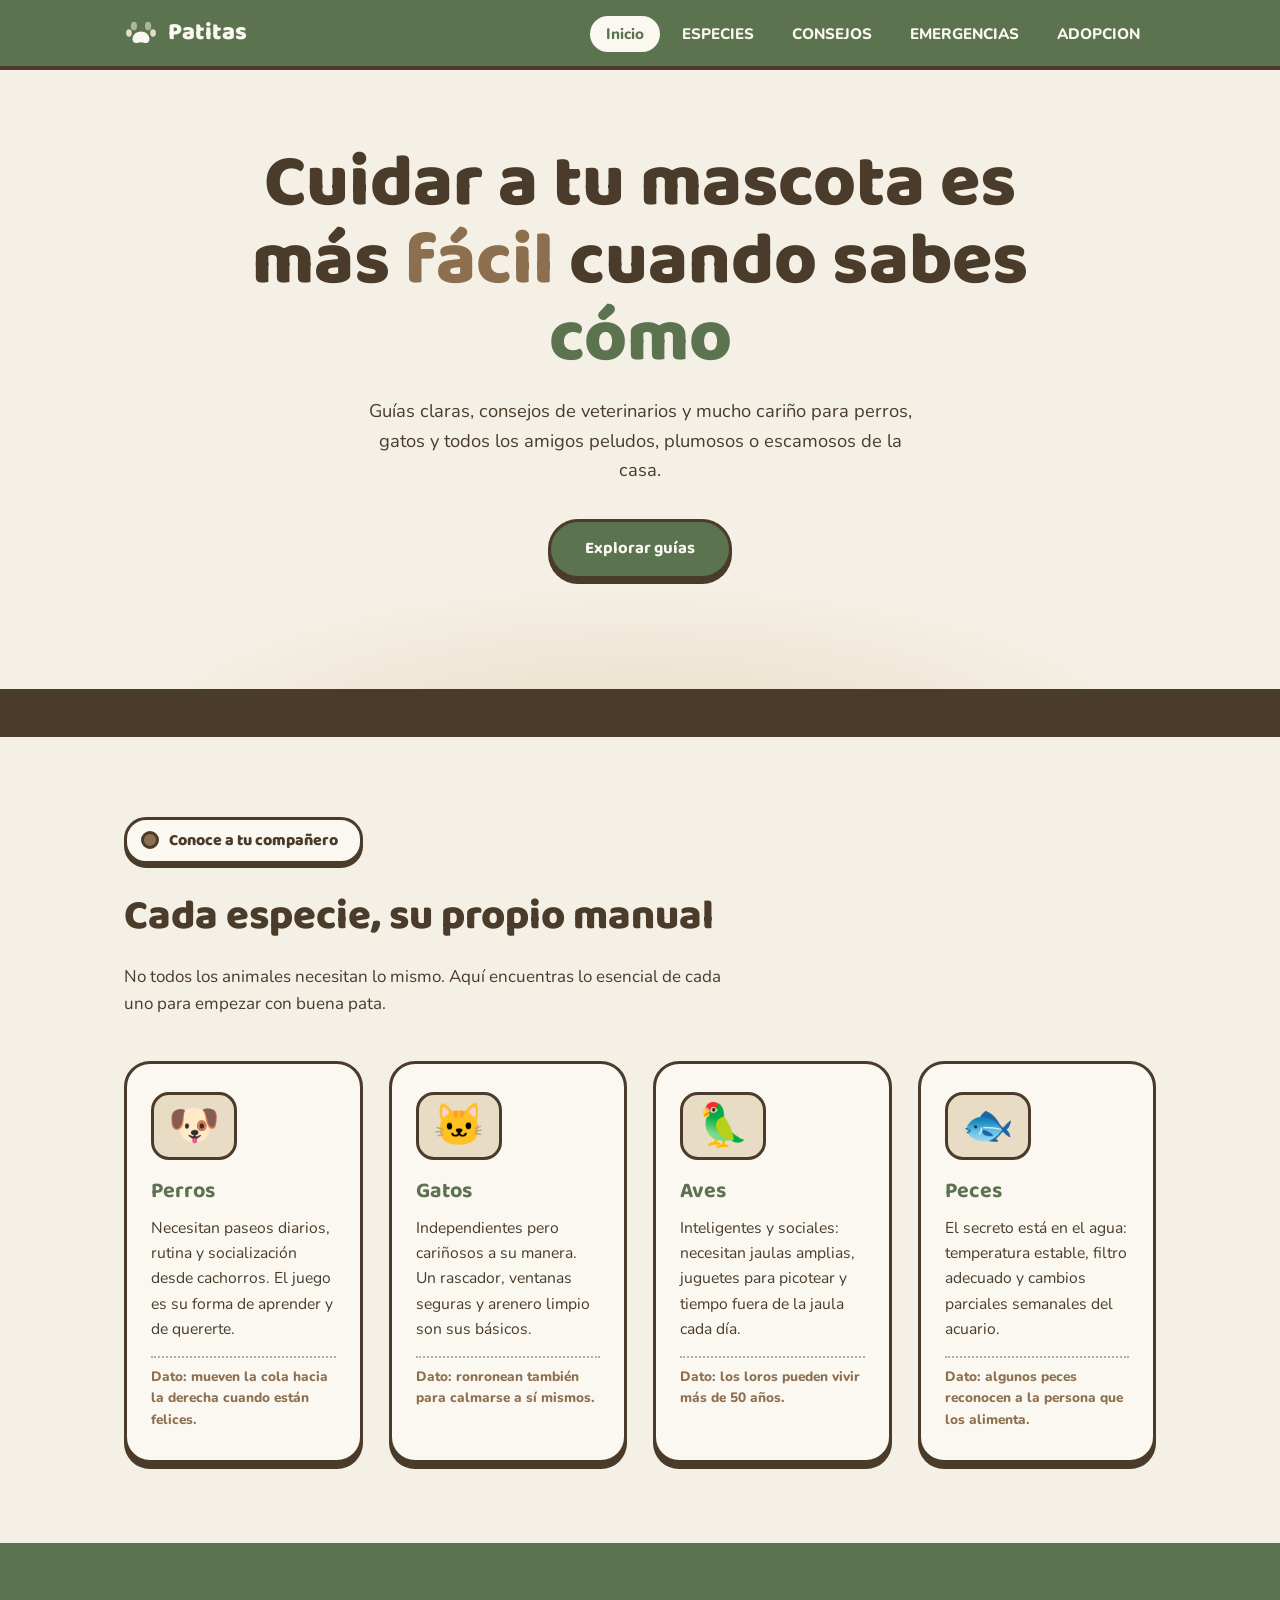
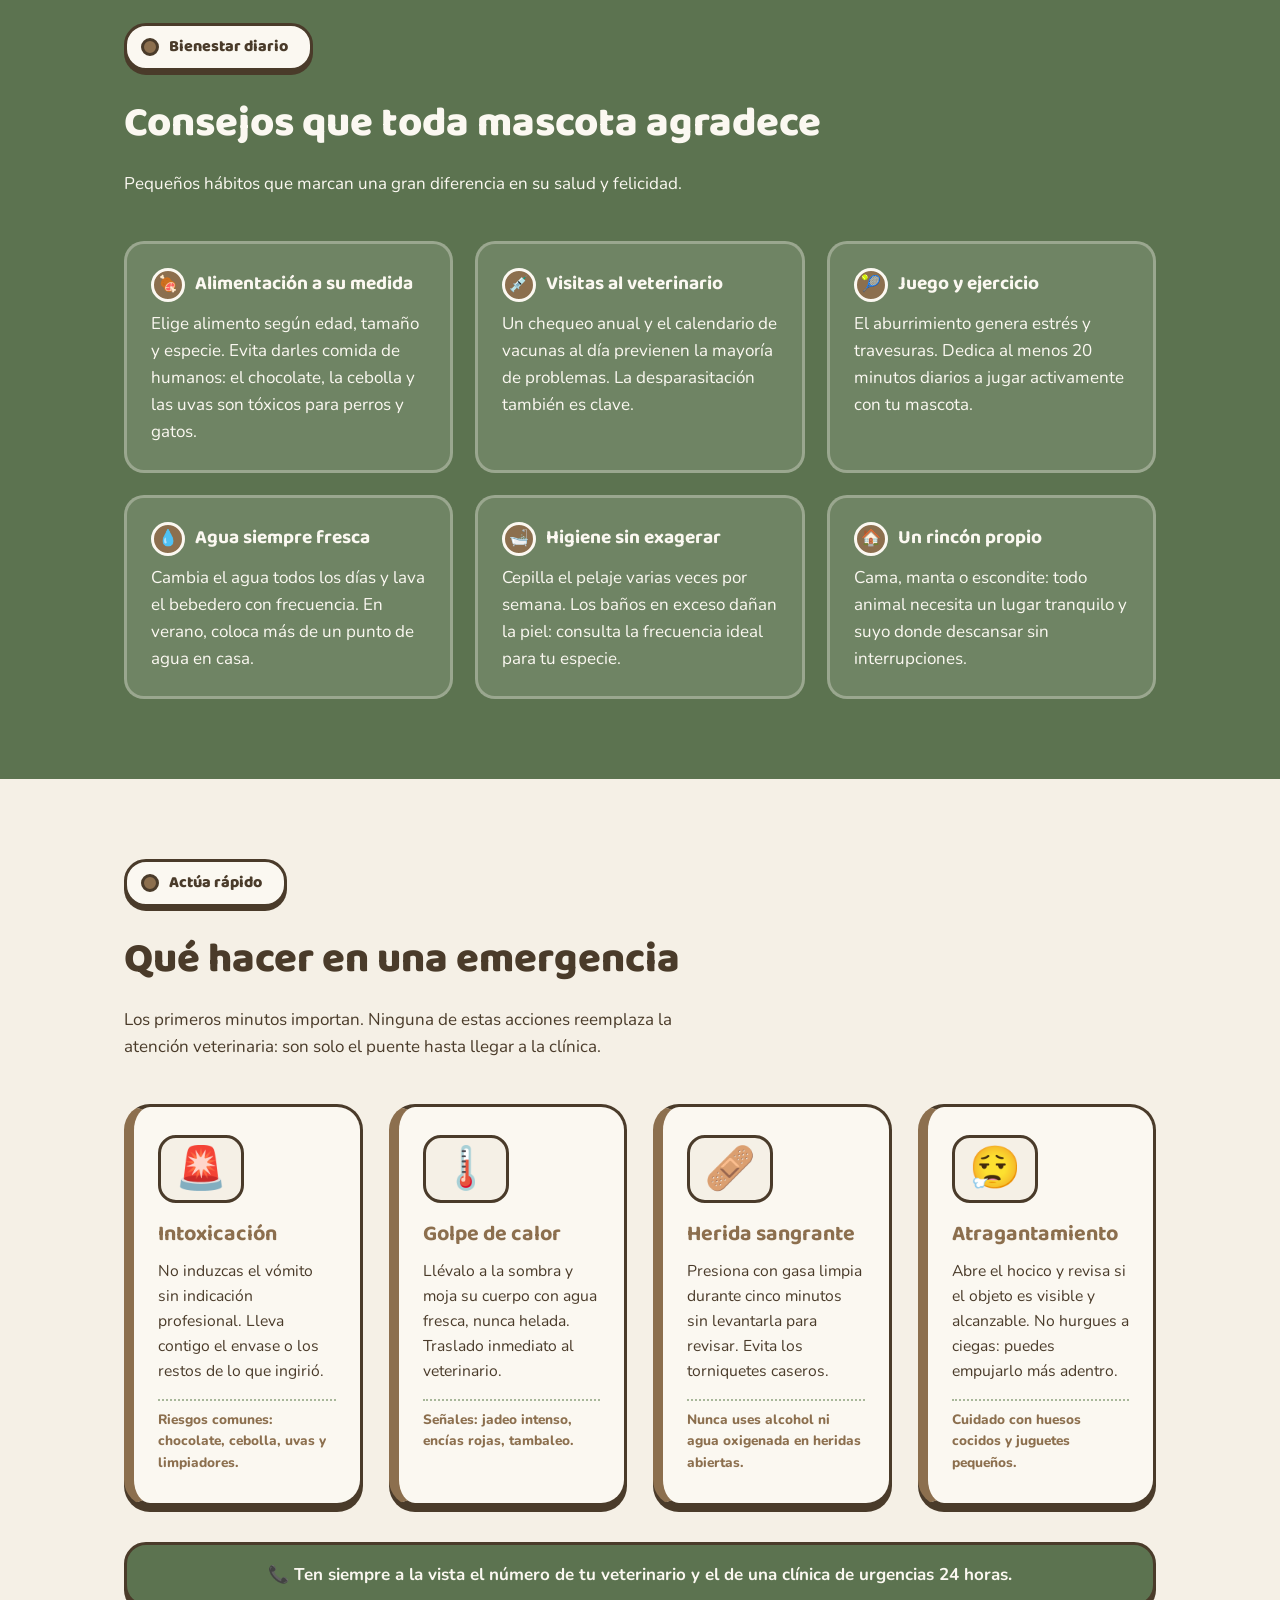
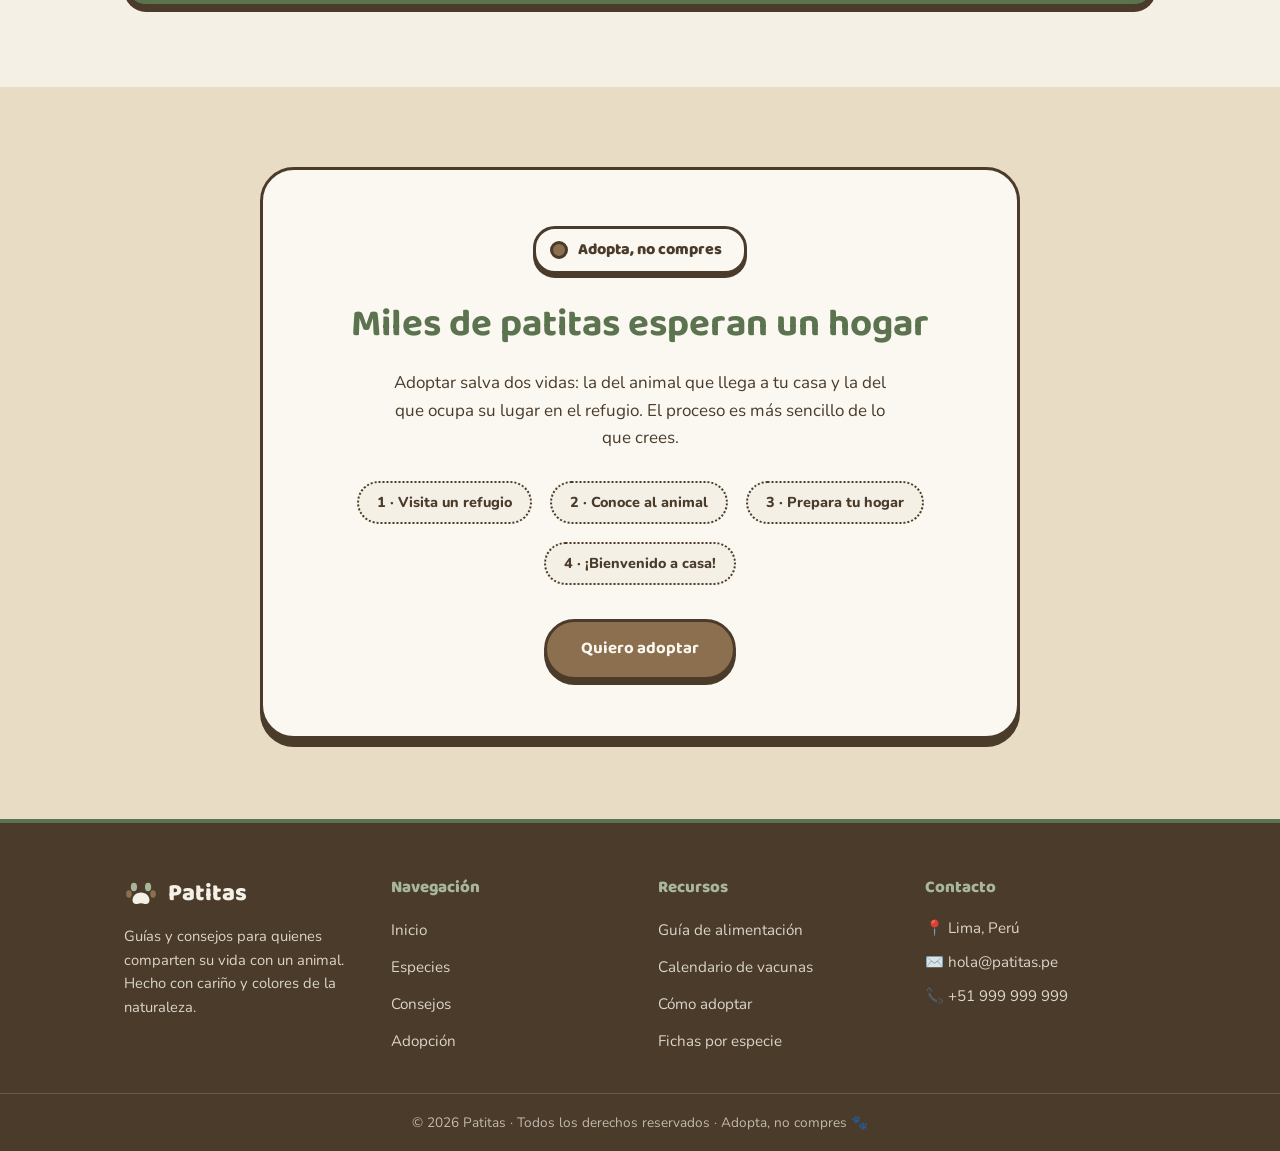
==== index.html @ bde51844 "Merge pull request #1 from ALI-SKAN/feature/footer feat: Agregar footer con redes sociales" ====
<!DOCTYPE html>
<html lang="es">
<head>
<meta charset="UTF-8">
<meta name="viewport" content="width=device-width, initial-scale=1.0">
<meta name="description" content="Guías claras, consejos de veterinarios y fomento de la adopción responsable para perros, gatos, aves y peces. Únete a la comunidad Patitas.">
<meta name="theme-color" content="#5C7350">
<title>Patitas · Guía y cariño para tu mascota</title>
<link rel="preconnect" href="https://fonts.googleapis.com">
<link rel="preconnect" href="https://fonts.gstatic.com" crossorigin>
<link href="https://fonts.googleapis.com/css2?family=Baloo+2:wght@500;700;800&family=Nunito:ital,wght@0,400;0,600;0,800;1,400&display=swap" rel="stylesheet">
<link rel="stylesheet" href="estilos.css">
</head>
<body>

<header>
  <nav class="nav" aria-label="Navegación Principal">
    <a class="logo" href="#inicio" aria-label="Ir al inicio de Patitas">
      <svg viewBox="0 0 24 24" fill="none" aria-hidden="true">
        <ellipse cx="7" cy="7" rx="2.2" ry="3" fill="#A8B79A"/>
        <ellipse cx="17" cy="7" rx="2.2" ry="3" fill="#A8B79A"/>
        <ellipse cx="3.5" cy="12" rx="2" ry="2.6" fill="#E8DCC4"/>
        <ellipse cx="20.5" cy="12" rx="2" ry="2.6" fill="#E8DCC4"/>
        <path d="M12 11c3.5 0 6 2.6 6 5.4 0 2-1.6 3.1-3.3 2.6-1-.3-1.8-.5-2.7-.5s-1.7.2-2.7.5C7.6 19.5 6 18.4 6 16.4 6 13.6 8.5 11 12 11z" fill="#FBF8F1"/>
      </svg>
      Patitas
    </a>
    <ul>
      <li><a class="activo" href="#inicio">Inicio</a></li>
      <li><a href="#especies">ESPECIES</a></li>
      <li><a href="#consejos">CONSEJOS</a></li>
      <li><a href="#emergencias">EMERGENCIAS</a></li>
      <li><a href="#adopcion">ADOPCION</a></li>
    </ul>
  </nav>
</header>

<main id="inicio">

  <section class="hero">
    <h1>Cuidar a tu mascota es más <span class="tierra">fácil</span> cuando sabes <span class="musgo">cómo</span></h1>
    <p>Guías claras, consejos de veterinarios y mucho cariño para perros, gatos y todos los amigos peludos, plumosos o escamosos de la casa.</p>
    <a class="btn" href="#especies">Explorar guías</a>
  </section>

  <div class="huellas" aria-hidden="true">
    <span>🐾 PERROS · 🐾 GATOS · 🐾 AVES · 🐾 PECES · 🐾 CONEJOS · 🐾 HÁMSTERS · 🐾 PERROS · 🐾 GATOS · 🐾 AVES · 🐾 PECES · 🐾 CONEJOS · 🐾 HÁMSTERS ·&nbsp;</span>
  </div>

  <div class="con-correa">

    <section id="especies">
      <div class="contenedor">
        <span class="placa">Conoce a tu compañero</span>
        <h2 class="titulo-seccion">Cada especie, su propio manual</h2>
        <p class="intro-seccion">No todos los animales necesitan lo mismo. Aquí encuentras lo esencial de cada uno para empezar con buena pata.</p>

        <div class="grid-especies">
          <article class="carta">
            <span class="emoji" aria-hidden="true">🐶</span>
            <h3>Perros</h3>
            <p>Necesitan paseos diarios, rutina y socialización desde cachorros. El juego es su forma de aprender y de quererte.</p>
            <span class="dato">Dato: mueven la cola hacia la derecha cuando están felices.</span>
          </article>

          <article class="carta">
            <span class="emoji" aria-hidden="true">🐱</span>
            <h3>Gatos</h3>
            <p>Independientes pero cariñosos a su manera. Un rascador, ventanas seguras y arenero limpio son sus básicos.</p>
            <span class="dato">Dato: ronronean también para calmarse a sí mismos.</span>
          </article>

          <article class="carta">
            <span class="emoji" aria-hidden="true">🦜</span>
            <h3>Aves</h3>
            <p>Inteligentes y sociales: necesitan jaulas amplias, juguetes para picotear y tiempo fuera de la jaula cada día.</p>
            <span class="dato">Dato: los loros pueden vivir más de 50 años.</span>
          </article>

          <article class="carta">
            <span class="emoji" aria-hidden="true">🐟</span>
            <h3>Peces</h3>
            <p>El secreto está en el agua: temperatura estable, filtro adecuado y cambios parciales semanales del acuario.</p>
            <span class="dato">Dato: algunos peces reconocen a la persona que los alimenta.</span>
          </article>
        </div>
      </div>
    </section>

    <section id="consejos" class="fondo-musgo">
      <div class="contenedor">
        <span class="placa">Bienestar diario</span>
        <h2 class="titulo-seccion">Consejos que toda mascota agradece</h2>
        <p class="intro-seccion">Pequeños hábitos que marcan una gran diferencia en su salud y felicidad.</p>

        <div class="lista-consejos">
          <article class="consejo">
            <h3><span class="icono" aria-hidden="true">🍖</span> Alimentación a su medida</h3>
            <p>Elige alimento según edad, tamaño y especie. Evita darles comida de humanos: el chocolate, la cebolla y las uvas son tóxicos para perros y gatos.</p>
          </article>

          <article class="consejo">
            <h3><span class="icono" aria-hidden="true">💉</span> Visitas al veterinario</h3>
            <p>Un chequeo anual y el calendario de vacunas al día previenen la mayoría de problemas. La desparasitación también es clave.</p>
          </article>

          <article class="consejo">
            <h3><span class="icono" aria-hidden="true">🎾</span> Juego y ejercicio</h3>
            <p>El aburrimiento genera estrés y travesuras. Dedica al menos 20 minutos diarios a jugar activamente con tu mascota.</p>
          </article>

          <article class="consejo">
            <h3><span class="icono" aria-hidden="true">💧</span> Agua siempre fresca</h3>
            <p>Cambia el agua todos los días y lava el bebedero con frecuencia. En verano, coloca más de un punto de agua en casa.</p>
          </article>

          <article class="consejo">
            <h3><span class="icono" aria-hidden="true">🛁</span> Higiene sin exagerar</h3>
            <p>Cepilla el pelaje varias veces por semana. Los baños en exceso dañan la piel: consulta la frecuencia ideal para tu especie.</p>
          </article>

          <article class="consejo">
            <h3><span class="icono" aria-hidden="true">🏠</span> Un rincón propio</h3>
            <p>Cama, manta o escondite: todo animal necesita un lugar tranquilo y suyo donde descansar sin interrupciones.</p>
          </article>
        </div>
      </div>
    </section>
    
    <section id="emergencias" class="emergencias">
      <div class="contenedor">
        <span class="placa">Actúa rápido</span>
        <h2 class="titulo-seccion">Qué hacer en una emergencia</h2>
        <p class="intro-seccion">Los primeros minutos importan. Ninguna de estas acciones reemplaza la atención veterinaria: son solo el puente hasta llegar a la clínica.</p>

        <div class="grid-especies">
          <article class="carta emergencia">
            <span class="emoji" aria-hidden="true">🚨</span>
            <h3>Intoxicación</h3>
            <p>No induzcas el vómito sin indicación profesional. Lleva contigo el envase o los restos de lo que ingirió.</p>
            <span class="dato">Riesgos comunes: chocolate, cebolla, uvas y limpiadores.</span>
          </article>

          <article class="carta emergencia">
            <span class="emoji" aria-hidden="true">🌡️</span>
            <h3>Golpe de calor</h3>
            <p>Llévalo a la sombra y moja su cuerpo con agua fresca, nunca helada. Traslado inmediato al veterinario.</p>
            <span class="dato">Señales: jadeo intenso, encías rojas, tambaleo.</span>
          </article>

          <article class="carta emergencia">
            <span class="emoji" aria-hidden="true">🩹</span>
            <h3>Herida sangrante</h3>
            <p>Presiona con gasa limpia durante cinco minutos sin levantarla para revisar. Evita los torniquetes caseros.</p>
            <span class="dato">Nunca uses alcohol ni agua oxigenada en heridas abiertas.</span>
          </article>

          <article class="carta emergencia">
            <span class="emoji" aria-hidden="true">😮‍💨</span>
            <h3>Atragantamiento</h3>
            <p>Abre el hocico y revisa si el objeto es visible y alcanzable. No hurgues a ciegas: puedes empujarlo más adentro.</p>
            <span class="dato">Cuidado con huesos cocidos y juguetes pequeños.</span>
          </article>
        </div>

        <p class="aviso">📞 Ten siempre a la vista el número de tu veterinario y el de una clínica de urgencias 24 horas.</p>
      </div>
    </section>

    <section id="adopcion" class="adopcion">
      <div class="contenedor">
        <div class="caja-adopcion">
          <span class="placa">Adopta, no compres</span>
          <h2>Miles de patitas esperan un hogar</h2>
          <p>Adoptar salva dos vidas: la del animal que llega a tu casa y la del que ocupa su lugar en el refugio. El proceso es más sencillo de lo que crees.</p>
          <div class="pasos">
            <span class="paso">1 · Visita un refugio</span>
            <span class="paso">2 · Conoce al animal</span>
            <span class="paso">3 · Prepara tu hogar</span>
            <span class="paso">4 · ¡Bienvenido a casa!</span>
          </div>
          <a class="btn secundario" href="adopcion.html">Quiero adoptar</a>
        </div>
      </div>
    </section>

  </div>
</main>

<footer>
  <div class="pie">
    <div>
      <a class="logo" href="#inicio">
        <svg viewBox="0 0 24 24" fill="none" aria-hidden="true">
          <ellipse cx="7" cy="7" rx="2.2" ry="3" fill="#A8B79A"/>
          <ellipse cx="17" cy="7" rx="2.2" ry="3" fill="#A8B79A"/>
          <ellipse cx="3.5" cy="12" rx="2" ry="2.6" fill="#8C6F4E"/>
          <ellipse cx="20.5" cy="12" rx="2" ry="2.6" fill="#8C6F4E"/>
          <path d="M12 11c3.5 0 6 2.6 6 5.4 0 2-1.6 3.1-3.3 2.6-1-.3-1.8-.5-2.7-.5s-1.7.2-2.7.5C7.6 19.5 6 18.4 6 16.4 6 13.6 8.5 11 12 11z" fill="#F5F0E6"/>
        </svg>
        Patitas
      </a>
      <p>Guías y consejos para quienes comparten su vida con un animal. Hecho con cariño y colores de la naturaleza.</p>
    </div>

    <div>
      <h4>Navegación</h4>
      <ul>
        <li><a href="#inicio">Inicio</a></li>
        <li><a href="#especies">Especies</a></li>
        <li><a href="#consejos">Consejos</a></li>
        <li><a href="#adopcion">Adopción</a></li>
      </ul>
    </div>

    <div>
      <h4>Recursos</h4>
      <ul>
        <li><a href="#consejos">Guía de alimentación</a></li>
        <li><a href="#consejos">Calendario de vacunas</a></li>
        <li><a href="adopcion.html">Cómo adoptar</a></li>
        <li><a href="#especies">Fichas por especie</a></li>
      </ul>
    </div>

    <div>
      <h4>Contacto</h4>
      <ul class="contacto">
        <li>📍 Lima, Perú</li>
        <li>✉️ hola@patitas.pe</li>
        <li>📞 +51 999 999 999</li>
      </ul>
    </div>
  </div>

  <div class="pie-legal">
    © 2026 Patitas · Todos los derechos reservados · Adopta, no compres 🐾
  </div>
</footer>

</body>
</html>
---- estilos.css ----
/* ============================================
   PATITAS · Hoja de estilos
   PALETA NATURAL
   ============================================ */
:root {
  --lino: #F5F0E6;        
  --arena: #E8DCC4;       
  --salvia: #A8B79A;      
  --musgo: #5C7350;       
  --corteza: #4A3B2A;     
  --tierra: #8C6F4E;      
  --crema: #FBF8F1;       
  --radius-tag: 22px;
}

/* ============================================
   🔥 NUEVO: MODO OSCURO AUTOMÁTICO
   ============================================ */
@media (prefers-color-scheme: dark) {
  :root {
    --lino: #1C1A17;        /* Fondo principal oscuro */
    --arena: #2A2621;       /* Fondo alterno oscuro */
    --salvia: #68755D;      /* Verde suave atenuado */
    --musgo: #7A966B;       /* Verde bosque más brillante para legibilidad */
    --corteza: #E8DCC4;     /* Texto claro (invirtiendo la corteza original) */
    --tierra: #B89771;      /* Marrón claro cálido */
    --crema: #24211D;       /* Superficie de tarjetas oscura */
  }
}

* { margin: 0; padding: 0; box-sizing: border-box; }

html { 
  scroll-behavior: smooth; 
  /* 🔥 NUEVO: Evita que el menú sticky tape los títulos al hacer clic en los enlaces */
  scroll-padding-top: 80px; 
}

body {
  font-family: 'Nunito', sans-serif;
  background: var(--lino);
  color: var(--corteza);
  line-height: 1.6;
  font-size: 17px;
  transition: background 0.3s ease, color 0.3s ease; /* Transición suave para modo oscuro */
}

h1, h2, h3, .tag, .btn { font-family: 'Baloo 2', cursive; }

a { color: inherit; }
a:focus-visible, button:focus-visible {
  outline: 3px solid var(--tierra);
  outline-offset: 3px;
  border-radius: 6px;
}

.contenedor { max-width: 1080px; margin: 0 auto; padding: 0 24px; }

/* ============================================
   BARRA DE MENÚ
   ============================================ */
header {
  position: sticky; top: 0; z-index: 50;
  background: var(--musgo);
  border-bottom: 4px solid var(--corteza);
}
.nav {
  display: flex; align-items: center; justify-content: space-between;
  flex-wrap: wrap; gap: 10px;
  padding: 14px 24px; max-width: 1080px; margin: 0 auto;
}
.logo {
  display: flex; align-items: center; gap: 10px;
  font-family: 'Baloo 2', cursive; font-weight: 800; font-size: 1.5rem;
  text-decoration: none; color: #FBF8F1; /* Mantenemos color fijo en el header oscuro */
}
.logo svg { width: 34px; height: 34px; }
.nav ul { display: flex; gap: 6px; list-style: none; flex-wrap: wrap; }
.nav ul a {
  text-decoration: none; font-weight: 800; font-size: .95rem;
  color: #FBF8F1;
  padding: 8px 16px; border-radius: 999px;
  transition: background .2s, color .2s;
}
.nav ul a:hover,
.nav ul a.activo {
  background: #FBF8F1;
  color: var(--musgo);
}

/* ============================================
   HERO
   ============================================ */
.hero {
  position: relative;
  padding: 76px 24px 110px;
  text-align: center;
  background: radial-gradient(ellipse 60% 40% at 50% 110%, var(--arena) 0%, transparent 70%), var(--lino);
}
.hero h1 {
  font-size: clamp(2.6rem, 7vw, 4.6rem);
  font-weight: 800; line-height: 1.05;
  max-width: 780px; margin: 0 auto 18px;
}
.hero h1 .musgo { color: var(--musgo); }
.hero h1 .tierra { color: var(--tierra); }
.hero p {
  max-width: 560px; margin: 0 auto 34px;
  font-size: 1.15rem;
}
.btn {
  display: inline-block;
  background: var(--musgo); color: #FBF8F1;
  text-decoration: none; font-weight: 700; font-size: 1.05rem;
  padding: 14px 34px; border-radius: 999px;
  border: 3px solid var(--corteza);
  box-shadow: 0 5px 0 var(--corteza);
  transition: transform .15s, box-shadow .15s;
}
.btn:hover { transform: translateY(3px); box-shadow: 0 2px 0 var(--corteza); }
.btn.secundario { background: var(--tierra); }

/* Franja de huellas */
.huellas {
  background: var(--corteza);
  color: var(--arena);
  padding: 10px 0;
  font-family: 'Baloo 2', cursive; font-weight: 700;
  letter-spacing: .12em;
  white-space: nowrap; overflow: hidden;
}
.huellas span { display: inline-block; padding-left: 100%; animation: marquesina 28s linear infinite; }
@keyframes marquesina { to { transform: translateX(-100%); } }
@media (prefers-reduced-motion: reduce) {
  .huellas span { animation: none; padding-left: 0; }
  html { scroll-behavior: auto; }
}

/* ---------- Placa de sección ---------- */
.placa {
  position: relative; z-index: 1;
  display: inline-flex; align-items: center; gap: 10px;
  background: var(--crema);
  border: 3px solid var(--corteza);
  border-radius: var(--radius-tag);
  padding: 8px 22px 8px 14px;
  font-family: 'Baloo 2', cursive; font-weight: 800; font-size: 1rem;
  color: var(--corteza);
  box-shadow: 0 4px 0 var(--corteza);
  margin-bottom: 20px;
}
.placa::before {
  content: "";
  width: 12px; height: 12px; border-radius: 50%;
  border: 3px solid var(--corteza);
  background: var(--tierra);
}

section { padding: 80px 0; }
.titulo-seccion { font-size: clamp(1.9rem, 4vw, 2.6rem); font-weight: 800; margin-bottom: 12px; }
.intro-seccion { max-width: 600px; margin-bottom: 44px; }

/* ============================================
   TARJETAS DE ESPECIES
   ============================================ */
.grid-especies {
  display: grid; grid-template-columns: repeat(auto-fit, minmax(230px, 1fr));
  gap: 26px; position: relative; z-index: 1;
}
.carta {
  background: var(--crema);
  border: 3px solid var(--corteza);
  border-radius: 26px;
  padding: 28px 24px;
  box-shadow: 0 6px 0 var(--corteza);
  transition: transform .15s;
}
.carta:hover { transform: translateY(-4px); }
.carta .emoji {
  font-size: 2.6rem; line-height: 1;
  display: inline-block; margin-bottom: 14px;
  background: var(--arena);
  border: 3px solid var(--corteza);
  border-radius: 18px; padding: 10px 14px;
}
.carta h3 { font-size: 1.35rem; margin-bottom: 8px; color: var(--musgo); }
.carta p { font-size: .98rem; }
.carta .dato {
  margin-top: 14px; display: inline-block;
  font-weight: 800; font-size: .85rem;
  color: var(--tierra);
  border-top: 2px dotted var(--salvia);
  padding-top: 8px;
}

/* ============================================
   CONSEJOS (fondo verde musgo)
   ============================================ */
.fondo-musgo { background: var(--musgo); color: #FBF8F1; } /* Forzado claro para legibilidad */
.lista-consejos {
  display: grid; grid-template-columns: repeat(auto-fit, minmax(280px, 1fr));
  gap: 22px; position: relative; z-index: 1;
}
.consejo {
  background: rgba(251, 248, 241, .12);
  border: 3px solid rgba(251, 248, 241, .3);
  border-radius: 20px;
  padding: 24px;
}
.consejo h3 {
  display: flex; align-items: center; gap: 10px;
  font-size: 1.2rem; margin-bottom: 8px;
}
.consejo h3 .icono {
  background: var(--tierra);
  border-radius: 50%;
  width: 34px; height: 34px; flex: 0 0 34px;
  display: grid; place-items: center;
  border: 3px solid #FBF8F1;
  font-size: 1rem;
}

/* ============================================
   ADOPCIÓN (fondo arena)
   ============================================ */
.adopcion { text-align: center; background: var(--arena); }
.caja-adopcion {
  position: relative; z-index: 1;
  background: var(--crema);
  border: 3px solid var(--corteza);
  border-radius: 34px;
  box-shadow: 0 8px 0 var(--corteza);
  padding: 56px 32px;
  max-width: 760px; margin: 0 auto;
}
.caja-adopcion h2 { font-size: clamp(1.8rem, 4vw, 2.4rem); margin-bottom: 14px; color: var(--musgo); }
.caja-adopcion p { max-width: 520px; margin: 0 auto 30px; }
.pasos {
  display: flex; justify-content: center; gap: 18px; flex-wrap: wrap;
  margin-bottom: 34px;
}
.paso {
  background: var(--lino);
  border: 2px dotted var(--corteza);
  border-radius: 999px;
  padding: 8px 18px;
  font-weight: 800; font-size: .9rem;
}

/* ============================================
   PIE DE PÁGINA
   ============================================ */
footer {
  background: var(--corteza); color: var(--lino); /* Color invertido base */
  border-top: 4px solid var(--musgo);
}
.pie {
  max-width: 1080px; margin: 0 auto;
  padding: 52px 24px 28px;
  display: grid;
  grid-template-columns: repeat(auto-fit, minmax(220px, 1fr));
  gap: 36px;
}
.pie .logo { color: var(--lino); margin-bottom: 12px; }
.pie p { font-size: .92rem; opacity: .85; max-width: 280px; }
.pie h4 {
  font-family: 'Baloo 2', cursive; font-weight: 800;
  font-size: 1.05rem; margin-bottom: 14px;
  color: var(--salvia);
}
.pie ul { list-style: none; }
.pie ul li { margin-bottom: 10px; }
.pie ul a {
  text-decoration: none; font-size: .95rem; opacity: .85;
  transition: opacity .2s;
}
.pie ul a:hover { opacity: 1; text-decoration: underline; }
.pie .contacto li {
  display: flex; align-items: center; gap: 8px;
  font-size: .95rem; opacity: .85;
}
.pie-legal {
  border-top: 1px solid rgba(245, 240, 230, .25);
  text-align: center;
  padding: 18px 24px;
  font-size: .85rem; opacity: .7;
}

/* ============================================
   EMERGENCIAS
   ============================================ */
.emergencias { background: var(--lino); }
.emergencia { border-left: 10px solid var(--tierra); }
.emergencia h3 { color: var(--tierra); }
.emergencia .emoji { background: var(--lino); }
.aviso {
  position: relative; z-index: 1;
  margin-top: 36px;
  background: var(--musgo);
  color: #FBF8F1;
  border: 3px solid var(--corteza);
  border-radius: var(--radius-tag);
  box-shadow: 0 5px 0 var(--corteza);
  padding: 16px 24px;
  font-weight: 700;
  text-align: center;
}

/* ============================================
   RESPONSIVE
   ============================================ */
@media (max-width: 640px) {
  .nav { justify-content: center; }
  .nav ul { justify-content: center; }
  .hero { padding: 52px 20px 80px; }
  section { padding: 60px 0; }
}
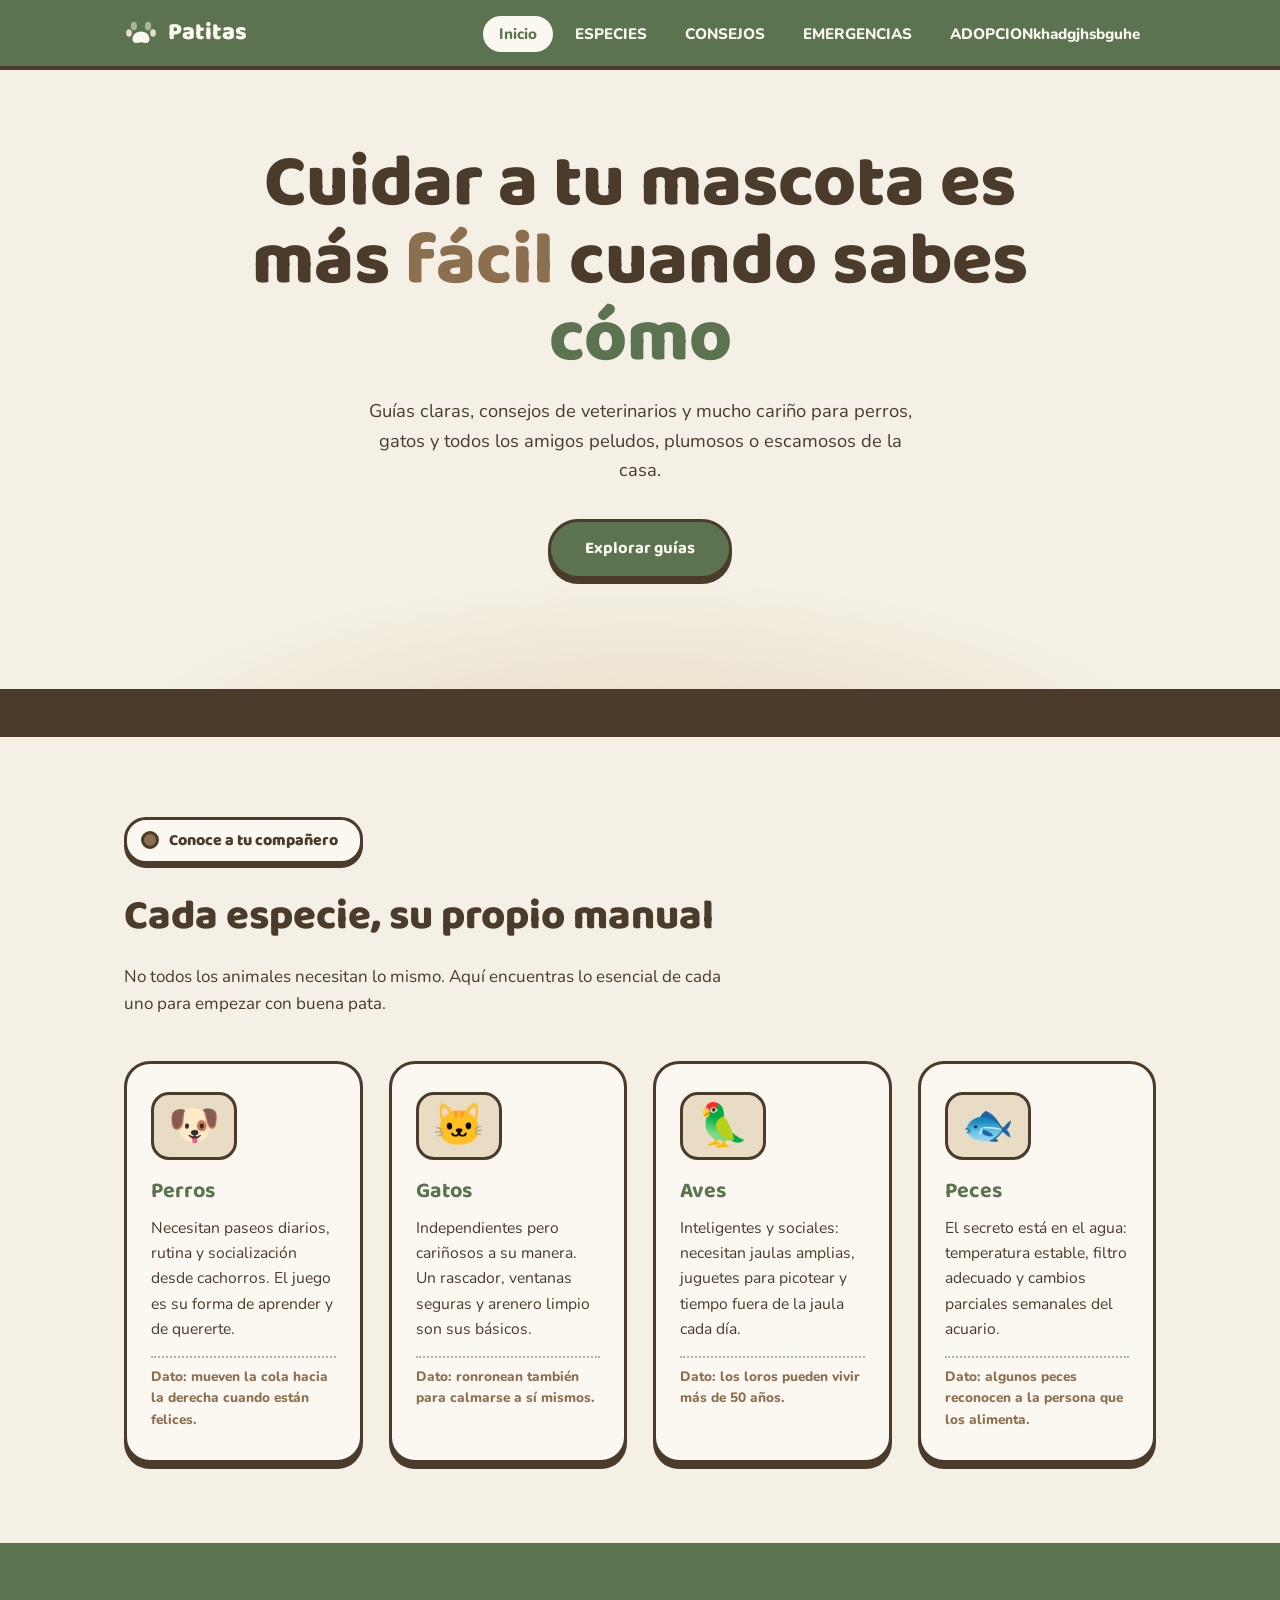
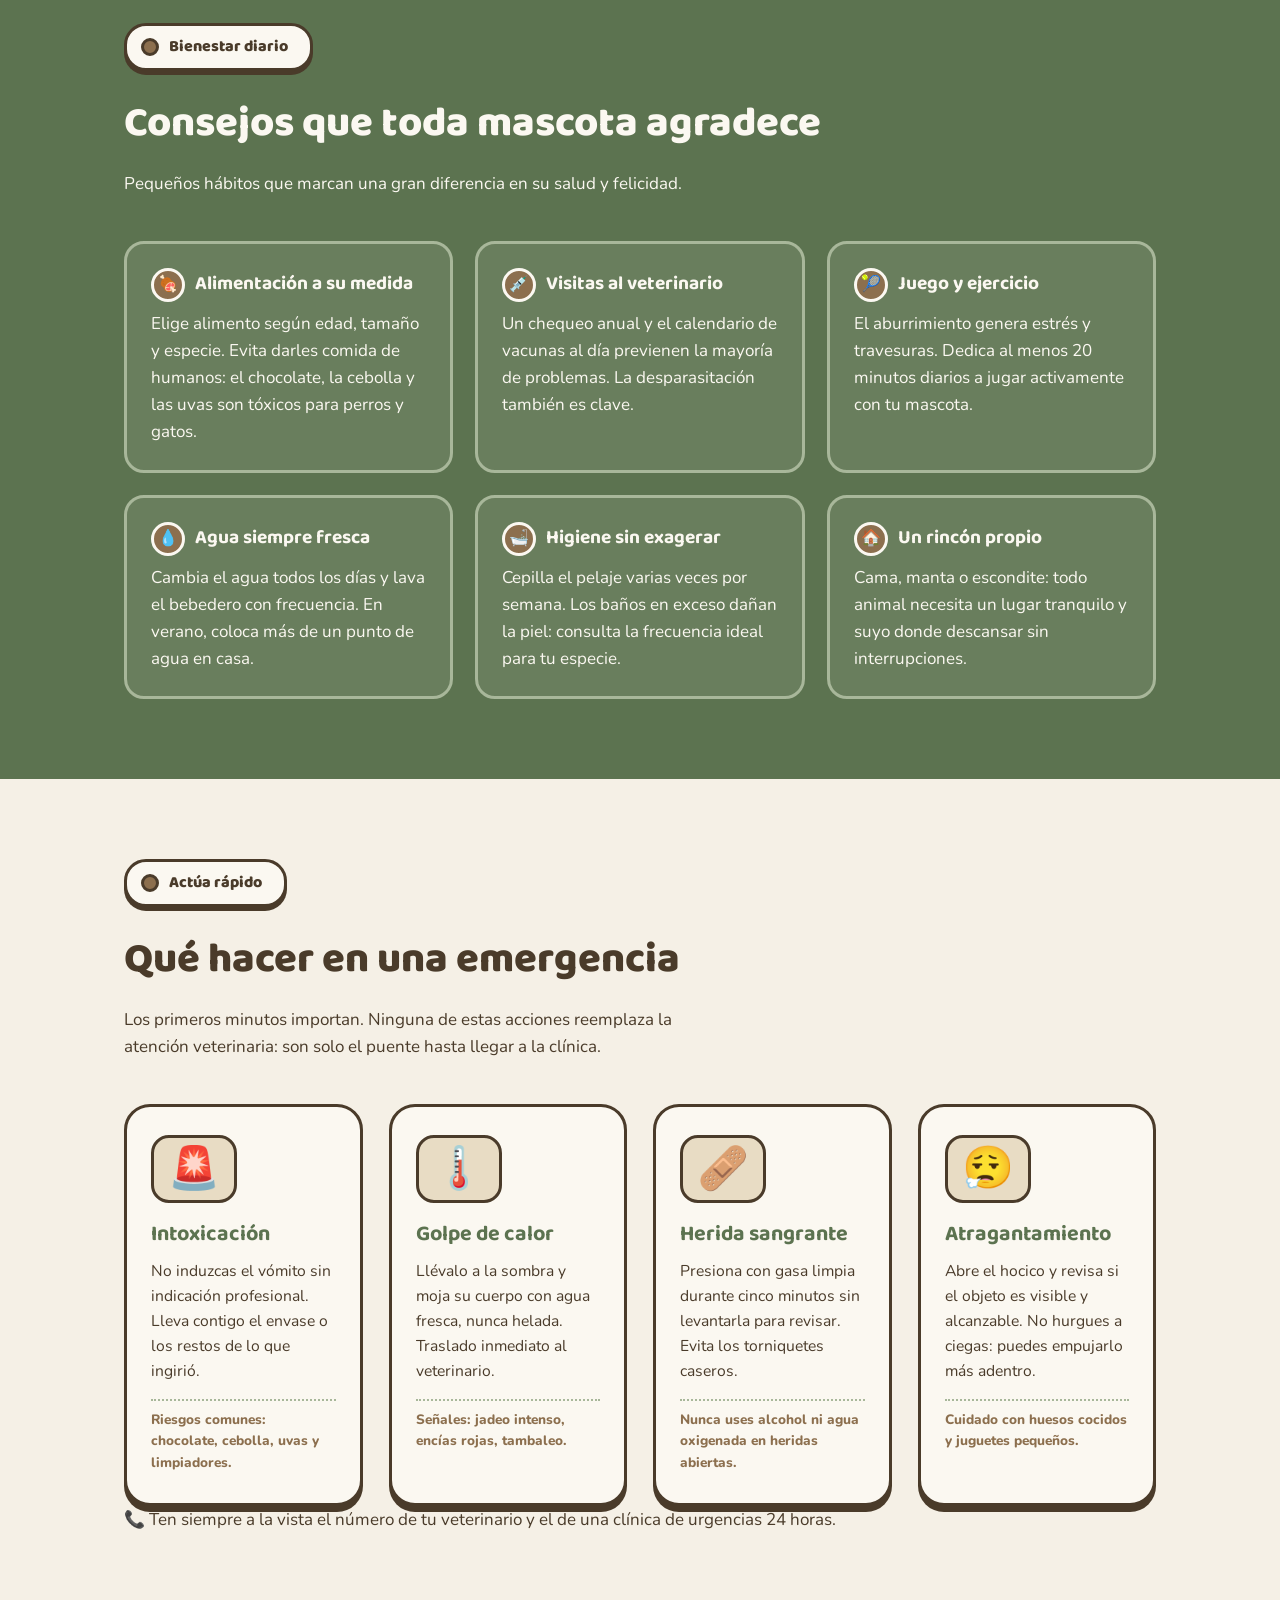
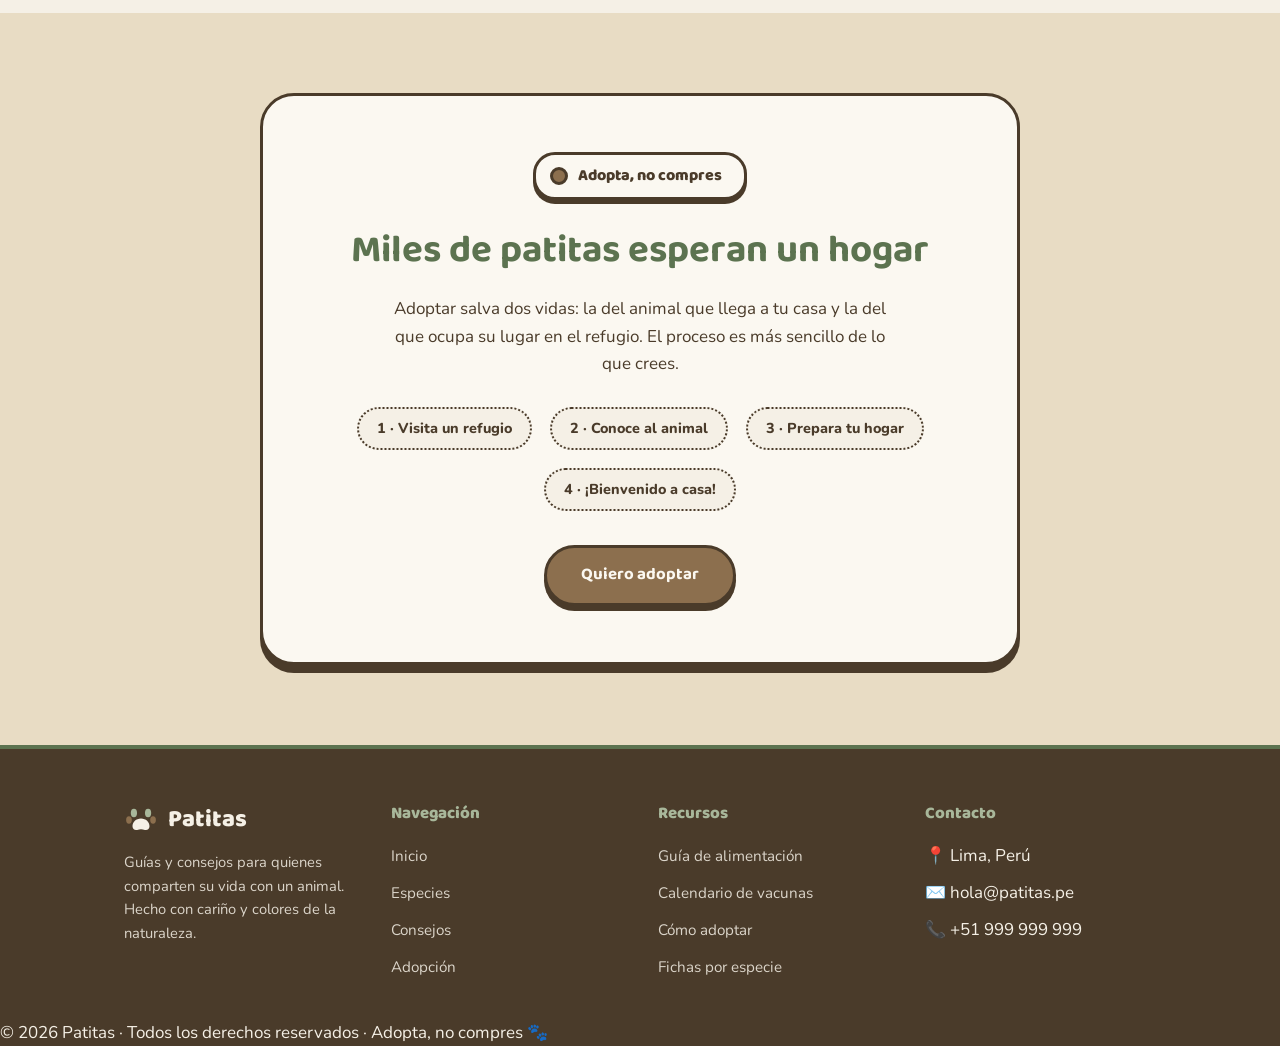
==== commit 73f7224b: "chore: Preparar release v1.0.0" ====
--- a/index.html
+++ b/index.html
@@ -30,7 +30,7 @@
       <li><a href="#especies">ESPECIES</a></li>
       <li><a href="#consejos">CONSEJOS</a></li>
       <li><a href="#emergencias">EMERGENCIAS</a></li>
-      <li><a href="#adopcion">ADOPCION</a></li>
+      <li><a href="#adopcion">ADOPCIONkhadgjhsbguhe</a></li>
     </ul>
   </nav>
 </header>
--- a/estilos.css
+++ b/estilos.css
@@ -1,317 +1,299 @@
 /* ============================================
    PATITAS · Hoja de estilos
    PALETA NATURAL
+   Inspirada en tierra, bosque y arena:
+   musgo, salvia, corteza, arena y lino.
    ============================================ */
-:root {
-  --lino: #F5F0E6;        
-  --arena: #E8DCC4;       
-  --salvia: #A8B79A;      
-  --musgo: #5C7350;       
-  --corteza: #4A3B2A;     
-  --tierra: #8C6F4E;      
-  --crema: #FBF8F1;       
-  --radius-tag: 22px;
-}
-
-/* ============================================
-   🔥 NUEVO: MODO OSCURO AUTOMÁTICO
-   ============================================ */
-@media (prefers-color-scheme: dark) {
-  :root {
-    --lino: #1C1A17;        /* Fondo principal oscuro */
-    --arena: #2A2621;       /* Fondo alterno oscuro */
-    --salvia: #68755D;      /* Verde suave atenuado */
-    --musgo: #7A966B;       /* Verde bosque más brillante para legibilidad */
-    --corteza: #E8DCC4;     /* Texto claro (invirtiendo la corteza original) */
-    --tierra: #B89771;      /* Marrón claro cálido */
-    --crema: #24211D;       /* Superficie de tarjetas oscura */
-  }
-}
-
-* { margin: 0; padding: 0; box-sizing: border-box; }
-
-html { 
-  scroll-behavior: smooth; 
-  /* 🔥 NUEVO: Evita que el menú sticky tape los títulos al hacer clic en los enlaces */
-  scroll-padding-top: 80px; 
-}
-
-body {
-  font-family: 'Nunito', sans-serif;
-  background: var(--lino);
-  color: var(--corteza);
-  line-height: 1.6;
-  font-size: 17px;
-  transition: background 0.3s ease, color 0.3s ease; /* Transición suave para modo oscuro */
-}
-
-h1, h2, h3, .tag, .btn { font-family: 'Baloo 2', cursive; }
-
-a { color: inherit; }
-a:focus-visible, button:focus-visible {
-  outline: 3px solid var(--tierra);
-  outline-offset: 3px;
-  border-radius: 6px;
-}
-
-.contenedor { max-width: 1080px; margin: 0 auto; padding: 0 24px; }
-
-/* ============================================
-   BARRA DE MENÚ
-   ============================================ */
-header {
-  position: sticky; top: 0; z-index: 50;
-  background: var(--musgo);
-  border-bottom: 4px solid var(--corteza);
-}
-.nav {
-  display: flex; align-items: center; justify-content: space-between;
-  flex-wrap: wrap; gap: 10px;
-  padding: 14px 24px; max-width: 1080px; margin: 0 auto;
-}
-.logo {
-  display: flex; align-items: center; gap: 10px;
-  font-family: 'Baloo 2', cursive; font-weight: 800; font-size: 1.5rem;
-  text-decoration: none; color: #FBF8F1; /* Mantenemos color fijo en el header oscuro */
-}
-.logo svg { width: 34px; height: 34px; }
-.nav ul { display: flex; gap: 6px; list-style: none; flex-wrap: wrap; }
-.nav ul a {
-  text-decoration: none; font-weight: 800; font-size: .95rem;
-  color: #FBF8F1;
-  padding: 8px 16px; border-radius: 999px;
-  transition: background .2s, color .2s;
+:root{
+  --lino:#F5F0E6;
+  --arena:#E8DCC4;
+  --salvia:#A8B79A;
+  --musgo:#5C7350;
+  --corteza:#4A3B2A;
+  --tierra:#8C6F4E;
+  --crema:#FBF8F1;
+  --radius-tag:22px;
+}
+
+*{margin:0;padding:0;box-sizing:border-box}
+
+html{scroll-behavior:smooth}
+
+body{
+  font-family:'Nunito',sans-serif;
+  background:var(--lino);
+  color:var(--corteza);
+  line-height:1.6;
+  font-size:17px;
+}
+
+h1,h2,h3,.tag,.btn{font-family:'Baloo 2',cursive}
+
+a{color:inherit}
+a:focus-visible,button:focus-visible{
+  outline:3px solid var(--tierra);
+  outline-offset:3px;
+  border-radius:6px;
+}
+
+.contenedor{max-width:1080px;margin:0 auto;padding:0 24px}
+
+header{
+  position:sticky;top:0;z-index:50;
+  background:var(--musgo);
+  border-bottom:4px solid var(--corteza);
+}
+.nav{
+  display:flex;align-items:center;justify-content:space-between;
+  flex-wrap:wrap;gap:10px;
+  padding:14px 24px;max-width:1080px;margin:0 auto;
+}
+.logo{
+  display:flex;align-items:center;gap:10px;
+  font-family:'Baloo 2',cursive;font-weight:800;font-size:1.5rem;
+  text-decoration:none;color:var(--crema);
+}
+.logo svg{width:34px;height:34px}
+.nav ul{display:flex;gap:6px;list-style:none;flex-wrap:wrap}
+.nav ul a{
+  text-decoration:none;font-weight:800;font-size:.95rem;
+  color:var(--crema);
+  padding:8px 16px;border-radius:999px;
+  transition:background .2s,color .2s;
 }
 .nav ul a:hover,
-.nav ul a.activo {
-  background: #FBF8F1;
-  color: var(--musgo);
-}
-
-/* ============================================
-   HERO
-   ============================================ */
-.hero {
-  position: relative;
-  padding: 76px 24px 110px;
-  text-align: center;
-  background: radial-gradient(ellipse 60% 40% at 50% 110%, var(--arena) 0%, transparent 70%), var(--lino);
-}
-.hero h1 {
-  font-size: clamp(2.6rem, 7vw, 4.6rem);
-  font-weight: 800; line-height: 1.05;
-  max-width: 780px; margin: 0 auto 18px;
-}
-.hero h1 .musgo { color: var(--musgo); }
-.hero h1 .tierra { color: var(--tierra); }
-.hero p {
-  max-width: 560px; margin: 0 auto 34px;
-  font-size: 1.15rem;
-}
-.btn {
-  display: inline-block;
-  background: var(--musgo); color: #FBF8F1;
-  text-decoration: none; font-weight: 700; font-size: 1.05rem;
-  padding: 14px 34px; border-radius: 999px;
-  border: 3px solid var(--corteza);
-  box-shadow: 0 5px 0 var(--corteza);
-  transition: transform .15s, box-shadow .15s;
-}
-.btn:hover { transform: translateY(3px); box-shadow: 0 2px 0 var(--corteza); }
-.btn.secundario { background: var(--tierra); }
-
-/* Franja de huellas */
-.huellas {
-  background: var(--corteza);
-  color: var(--arena);
-  padding: 10px 0;
-  font-family: 'Baloo 2', cursive; font-weight: 700;
-  letter-spacing: .12em;
-  white-space: nowrap; overflow: hidden;
-}
-.huellas span { display: inline-block; padding-left: 100%; animation: marquesina 28s linear infinite; }
-@keyframes marquesina { to { transform: translateX(-100%); } }
-@media (prefers-reduced-motion: reduce) {
-  .huellas span { animation: none; padding-left: 0; }
-  html { scroll-behavior: auto; }
-}
-
-/* ---------- Placa de sección ---------- */
-.placa {
-  position: relative; z-index: 1;
-  display: inline-flex; align-items: center; gap: 10px;
-  background: var(--crema);
-  border: 3px solid var(--corteza);
-  border-radius: var(--radius-tag);
-  padding: 8px 22px 8px 14px;
-  font-family: 'Baloo 2', cursive; font-weight: 800; font-size: 1rem;
-  color: var(--corteza);
-  box-shadow: 0 4px 0 var(--corteza);
-  margin-bottom: 20px;
-}
-.placa::before {
-  content: "";
-  width: 12px; height: 12px; border-radius: 50%;
-  border: 3px solid var(--corteza);
-  background: var(--tierra);
-}
-
-section { padding: 80px 0; }
-.titulo-seccion { font-size: clamp(1.9rem, 4vw, 2.6rem); font-weight: 800; margin-bottom: 12px; }
-.intro-seccion { max-width: 600px; margin-bottom: 44px; }
-
-/* ============================================
-   TARJETAS DE ESPECIES
-   ============================================ */
-.grid-especies {
-  display: grid; grid-template-columns: repeat(auto-fit, minmax(230px, 1fr));
-  gap: 26px; position: relative; z-index: 1;
-}
-.carta {
-  background: var(--crema);
-  border: 3px solid var(--corteza);
-  border-radius: 26px;
-  padding: 28px 24px;
-  box-shadow: 0 6px 0 var(--corteza);
-  transition: transform .15s;
-}
-.carta:hover { transform: translateY(-4px); }
-.carta .emoji {
-  font-size: 2.6rem; line-height: 1;
-  display: inline-block; margin-bottom: 14px;
-  background: var(--arena);
-  border: 3px solid var(--corteza);
-  border-radius: 18px; padding: 10px 14px;
-}
-.carta h3 { font-size: 1.35rem; margin-bottom: 8px; color: var(--musgo); }
-.carta p { font-size: .98rem; }
-.carta .dato {
-  margin-top: 14px; display: inline-block;
-  font-weight: 800; font-size: .85rem;
-  color: var(--tierra);
-  border-top: 2px dotted var(--salvia);
-  padding-top: 8px;
-}
-
-/* ============================================
-   CONSEJOS (fondo verde musgo)
-   ============================================ */
-.fondo-musgo { background: var(--musgo); color: #FBF8F1; } /* Forzado claro para legibilidad */
-.lista-consejos {
-  display: grid; grid-template-columns: repeat(auto-fit, minmax(280px, 1fr));
-  gap: 22px; position: relative; z-index: 1;
-}
-.consejo {
-  background: rgba(251, 248, 241, .12);
-  border: 3px solid rgba(251, 248, 241, .3);
-  border-radius: 20px;
-  padding: 24px;
-}
-.consejo h3 {
-  display: flex; align-items: center; gap: 10px;
-  font-size: 1.2rem; margin-bottom: 8px;
-}
-.consejo h3 .icono {
-  background: var(--tierra);
-  border-radius: 50%;
-  width: 34px; height: 34px; flex: 0 0 34px;
-  display: grid; place-items: center;
-  border: 3px solid #FBF8F1;
-  font-size: 1rem;
-}
-
-/* ============================================
-   ADOPCIÓN (fondo arena)
-   ============================================ */
-.adopcion { text-align: center; background: var(--arena); }
-.caja-adopcion {
-  position: relative; z-index: 1;
-  background: var(--crema);
-  border: 3px solid var(--corteza);
-  border-radius: 34px;
-  box-shadow: 0 8px 0 var(--corteza);
-  padding: 56px 32px;
-  max-width: 760px; margin: 0 auto;
-}
-.caja-adopcion h2 { font-size: clamp(1.8rem, 4vw, 2.4rem); margin-bottom: 14px; color: var(--musgo); }
-.caja-adopcion p { max-width: 520px; margin: 0 auto 30px; }
-.pasos {
-  display: flex; justify-content: center; gap: 18px; flex-wrap: wrap;
-  margin-bottom: 34px;
-}
-.paso {
-  background: var(--lino);
-  border: 2px dotted var(--corteza);
-  border-radius: 999px;
-  padding: 8px 18px;
-  font-weight: 800; font-size: .9rem;
-}
-
-/* ============================================
-   PIE DE PÁGINA
-   ============================================ */
-footer {
-  background: var(--corteza); color: var(--lino); /* Color invertido base */
-  border-top: 4px solid var(--musgo);
-}
-.pie {
-  max-width: 1080px; margin: 0 auto;
-  padding: 52px 24px 28px;
-  display: grid;
-  grid-template-columns: repeat(auto-fit, minmax(220px, 1fr));
-  gap: 36px;
-}
-.pie .logo { color: var(--lino); margin-bottom: 12px; }
-.pie p { font-size: .92rem; opacity: .85; max-width: 280px; }
-.pie h4 {
-  font-family: 'Baloo 2', cursive; font-weight: 800;
-  font-size: 1.05rem; margin-bottom: 14px;
-  color: var(--salvia);
-}
-.pie ul { list-style: none; }
-.pie ul li { margin-bottom: 10px; }
-.pie ul a {
-  text-decoration: none; font-size: .95rem; opacity: .85;
-  transition: opacity .2s;
-}
-.pie ul a:hover { opacity: 1; text-decoration: underline; }
-.pie .contacto li {
-  display: flex; align-items: center; gap: 8px;
-  font-size: .95rem; opacity: .85;
-}
-.pie-legal {
-  border-top: 1px solid rgba(245, 240, 230, .25);
-  text-align: center;
-  padding: 18px 24px;
-  font-size: .85rem; opacity: .7;
-}
-
-/* ============================================
-   EMERGENCIAS
-   ============================================ */
-.emergencias { background: var(--lino); }
-.emergencia { border-left: 10px solid var(--tierra); }
-.emergencia h3 { color: var(--tierra); }
-.emergencia .emoji { background: var(--lino); }
-.aviso {
-  position: relative; z-index: 1;
-  margin-top: 36px;
-  background: var(--musgo);
-  color: #FBF8F1;
-  border: 3px solid var(--corteza);
-  border-radius: var(--radius-tag);
-  box-shadow: 0 5px 0 var(--corteza);
-  padding: 16px 24px;
-  font-weight: 700;
-  text-align: center;
-}
-
-/* ============================================
-   RESPONSIVE
-   ============================================ */
-@media (max-width: 640px) {
-  .nav { justify-content: center; }
-  .nav ul { justify-content: center; }
-  .hero { padding: 52px 20px 80px; }
-  section { padding: 60px 0; }
-}+.nav ul a.activo{
+  background:var(--crema);
+  color:var(--musgo);
+}
+
+.hero{
+  position:relative;
+  padding:76px 24px 110px;
+  text-align:center;
+  background:
+    radial-gradient(ellipse 60% 40% at 50% 110%, var(--arena) 0%, transparent 70%),
+    var(--lino);
+}
+.hero h1{
+  font-size:clamp(2.6rem,7vw,4.6rem);
+  font-weight:800;line-height:1.05;
+  max-width:780px;margin:0 auto 18px;
+}
+.hero h1 .musgo{color:var(--musgo)}
+.hero h1 .tierra{color:var(--tierra)}
+.hero p{
+  max-width:560px;margin:0 auto 34px;
+  font-size:1.15rem;
+}
+.btn{
+  display:inline-block;
+  background:var(--musgo);color:var(--crema);
+  text-decoration:none;font-weight:700;font-size:1.05rem;
+  padding:14px 34px;border-radius:999px;
+  border:3px solid var(--corteza);
+  box-shadow:0 5px 0 var(--corteza);
+  transition:transform .15s, box-shadow .15s;
+}
+.btn:hover{transform:translateY(3px);box-shadow:0 2px 0 var(--corteza)}
+.btn.secundario{background:var(--tierra)}
+
+.huellas{
+  background:var(--corteza);
+  color:var(--arena);
+  padding:10px 0;
+  font-family:'Baloo 2',cursive;font-weight:700;
+  letter-spacing:.12em;
+  white-space:nowrap;overflow:hidden;
+}
+.huellas span{display:inline-block;padding-left:100%;animation:marquesina 28s linear infinite}
+@keyframes marquesina{to{transform:translateX(-100%)}}
+
+.placa{
+  position:relative;z-index:1;
+  display:inline-flex;align-items:center;gap:10px;
+  background:var(--crema);
+  border:3px solid var(--corteza);
+  border-radius:var(--radius-tag);
+  padding:8px 22px 8px 14px;
+  font-family:'Baloo 2',cursive;font-weight:800;font-size:1rem;
+  color:var(--corteza);
+  box-shadow:0 4px 0 var(--corteza);
+  margin-bottom:20px;
+}
+.placa::before{
+  content:"";
+  width:12px;height:12px;border-radius:50%;
+  border:3px solid var(--corteza);
+  background:var(--tierra);
+}
+
+section{
+  padding:80px 0;
+  scroll-margin-top:90px;
+}
+.titulo-seccion{
+  font-size:clamp(1.9rem,4vw,2.6rem);
+  font-weight:800;margin-bottom:12px;
+}
+.intro-seccion{max-width:600px;margin-bottom:44px}
+
+.grid-especies{
+  display:grid;grid-template-columns:repeat(auto-fit,minmax(230px,1fr));
+  gap:26px;position:relative;z-index:1;
+}
+.carta{
+  background:var(--crema);
+  border:3px solid var(--corteza);
+  border-radius:26px;
+  padding:28px 24px;
+  box-shadow:0 6px 0 var(--corteza);
+  transition:transform .15s;
+}
+.carta:hover{transform:translateY(-4px)}
+.carta .emoji{
+  font-size:2.6rem;line-height:1;
+  display:inline-block;margin-bottom:14px;
+  background:var(--arena);
+  border:3px solid var(--corteza);
+  border-radius:18px;padding:10px 14px;
+}
+.carta h3{font-size:1.35rem;margin-bottom:8px;color:var(--musgo)}
+.carta p{font-size:.98rem}
+.carta .dato{
+  margin-top:14px;display:inline-block;
+  font-weight:800;font-size:.85rem;
+  color:var(--tierra);
+  border-top:2px dotted var(--salvia);
+  padding-top:8px;
+}
+
+.fondo-musgo{background:var(--musgo);color:var(--crema)}
+.lista-consejos{
+  display:grid;grid-template-columns:repeat(auto-fit,minmax(280px,1fr));
+  gap:22px;position:relative;z-index:1;
+}
+.consejo{
+  background:rgba(251,248,241,.08);
+  border:3px solid var(--salvia);
+  border-radius:20px;
+  padding:24px;
+}
+.consejo h3{
+  display:flex;align-items:center;gap:10px;
+  font-size:1.2rem;margin-bottom:8px;
+}
+.consejo h3 .icono{
+  background:var(--tierra);
+  border-radius:50%;
+  width:34px;height:34px;flex:0 0 34px;
+  display:grid;place-items:center;
+  border:3px solid var(--crema);
+  font-size:1rem;
+}
+
+.faq-lista{
+  display:flex;flex-direction:column;gap:16px;
+  max-width:760px;position:relative;z-index:1;
+}
+.faq-item{
+  background:var(--crema);
+  border:3px solid var(--corteza);
+  border-radius:18px;
+  padding:0;
+  box-shadow:0 5px 0 var(--corteza);
+  overflow:hidden;
+}
+.faq-item summary{
+  list-style:none;
+  cursor:pointer;
+  display:flex;align-items:center;justify-content:space-between;
+  gap:14px;
+  padding:18px 22px;
+  font-family:'Baloo 2',cursive;font-weight:700;font-size:1.02rem;
+  color:var(--musgo);
+}
+.faq-item summary::-webkit-details-marker{display:none}
+.faq-item summary:focus-visible{
+  outline:3px solid var(--tierra);
+  outline-offset:-4px;
+  border-radius:14px;
+}
+.faq-item summary::after{
+  content:"+";
+  flex:0 0 30px;height:30px;
+  display:grid;place-items:center;
+  background:var(--arena);
+  border:2px solid var(--corteza);
+  border-radius:50%;
+  font-size:1.2rem;font-weight:800;
+  color:var(--corteza);
+  transition:transform .2s ease;
+}
+.faq-item[open] summary::after{
+  content:"–";
+  transform:rotate(180deg);
+  background:var(--tierra);
+  color:var(--crema);
+}
+.faq-item p{
+  padding:0 22px 20px;
+  color:var(--corteza);
+  font-size:.98rem;
+  animation:faqFade .25s ease;
+}
+@keyframes faqFade{
+  from{opacity:0;transform:translateY(-6px)}
+  to{opacity:1;transform:translateY(0)}
+}
+
+.adopcion{
+  text-align:center;
+  background:var(--arena);
+}
+.caja-adopcion{
+  position:relative;z-index:1;
+  background:var(--crema);
+  border:3px solid var(--corteza);
+  border-radius:34px;
+  box-shadow:0 8px 0 var(--corteza);
+  padding:56px 32px;
+  max-width:760px;margin:0 auto;
+}
+.caja-adopcion h2{font-size:clamp(1.8rem,4vw,2.4rem);margin-bottom:14px;color:var(--musgo)}
+.caja-adopcion p{max-width:520px;margin:0 auto 30px}
+.pasos{
+  display:flex;justify-content:center;gap:18px;flex-wrap:wrap;
+  margin-bottom:34px;
+}
+.paso{
+  background:var(--lino);
+  border:2px dotted var(--corteza);
+  border-radius:999px;
+  padding:8px 18px;
+  font-weight:800;font-size:.9rem;
+}
+
+footer{
+  background:var(--corteza);color:var(--lino);
+  border-top:4px solid var(--musgo);
+}
+.pie{
+  max-width:1080px;margin:0 auto;
+  padding:52px 24px 28px;
+  display:grid;
+  grid-template-columns:repeat(auto-fit,minmax(220px,1fr));
+  gap:36px;
+}
+.pie .logo{color:var(--lino);margin-bottom:12px}
+.pie p{font-size:.92rem;opacity:.85;max-width:280px}
+.pie h4{
+  font-family:'Baloo 2',cursive;font-weight:800;
+  font-size:1.05rem;margin-bottom:14px;
+  color:var(--salvia);
+}
+.pie ul{list-style:none}
+.pie ul li{margin-bottom:10px}
+.pie ul a{
+  text-decoration:none;font-size:.95rem;opacity:.85;
+  transition:opacity
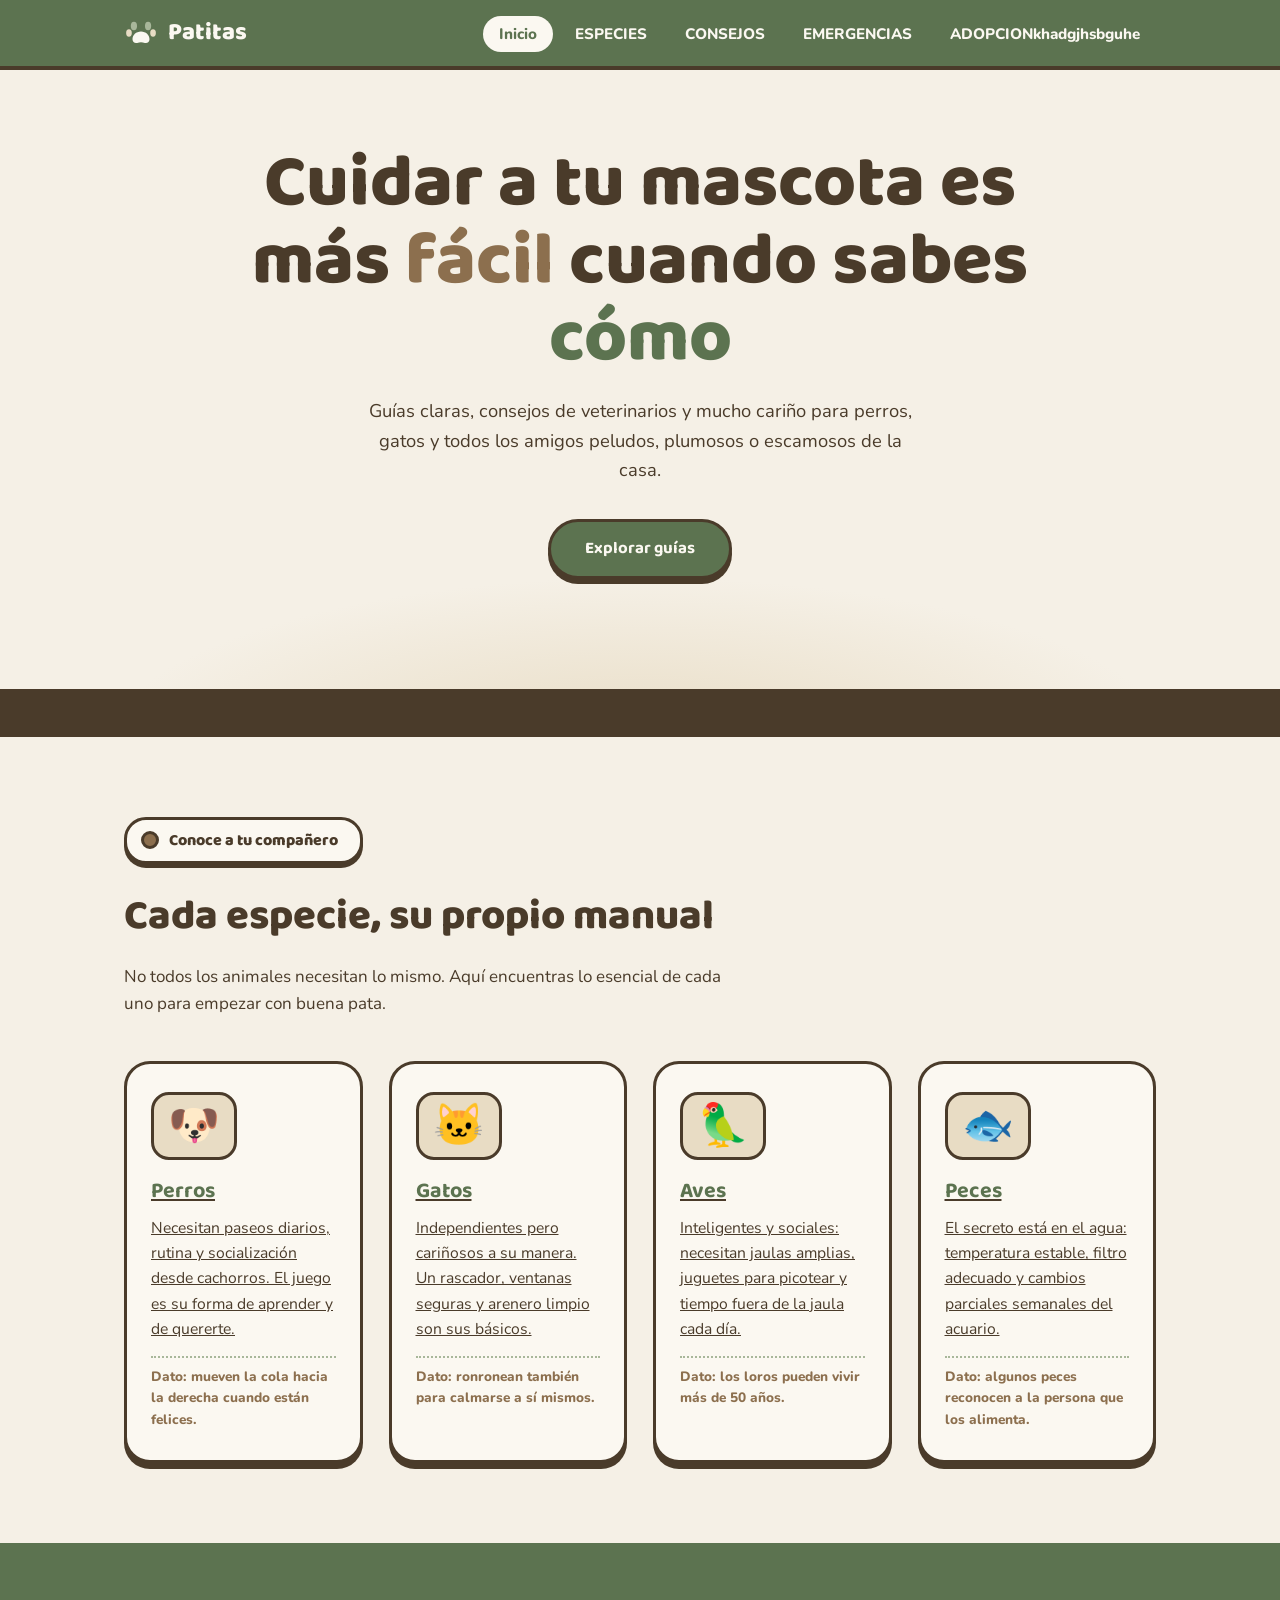
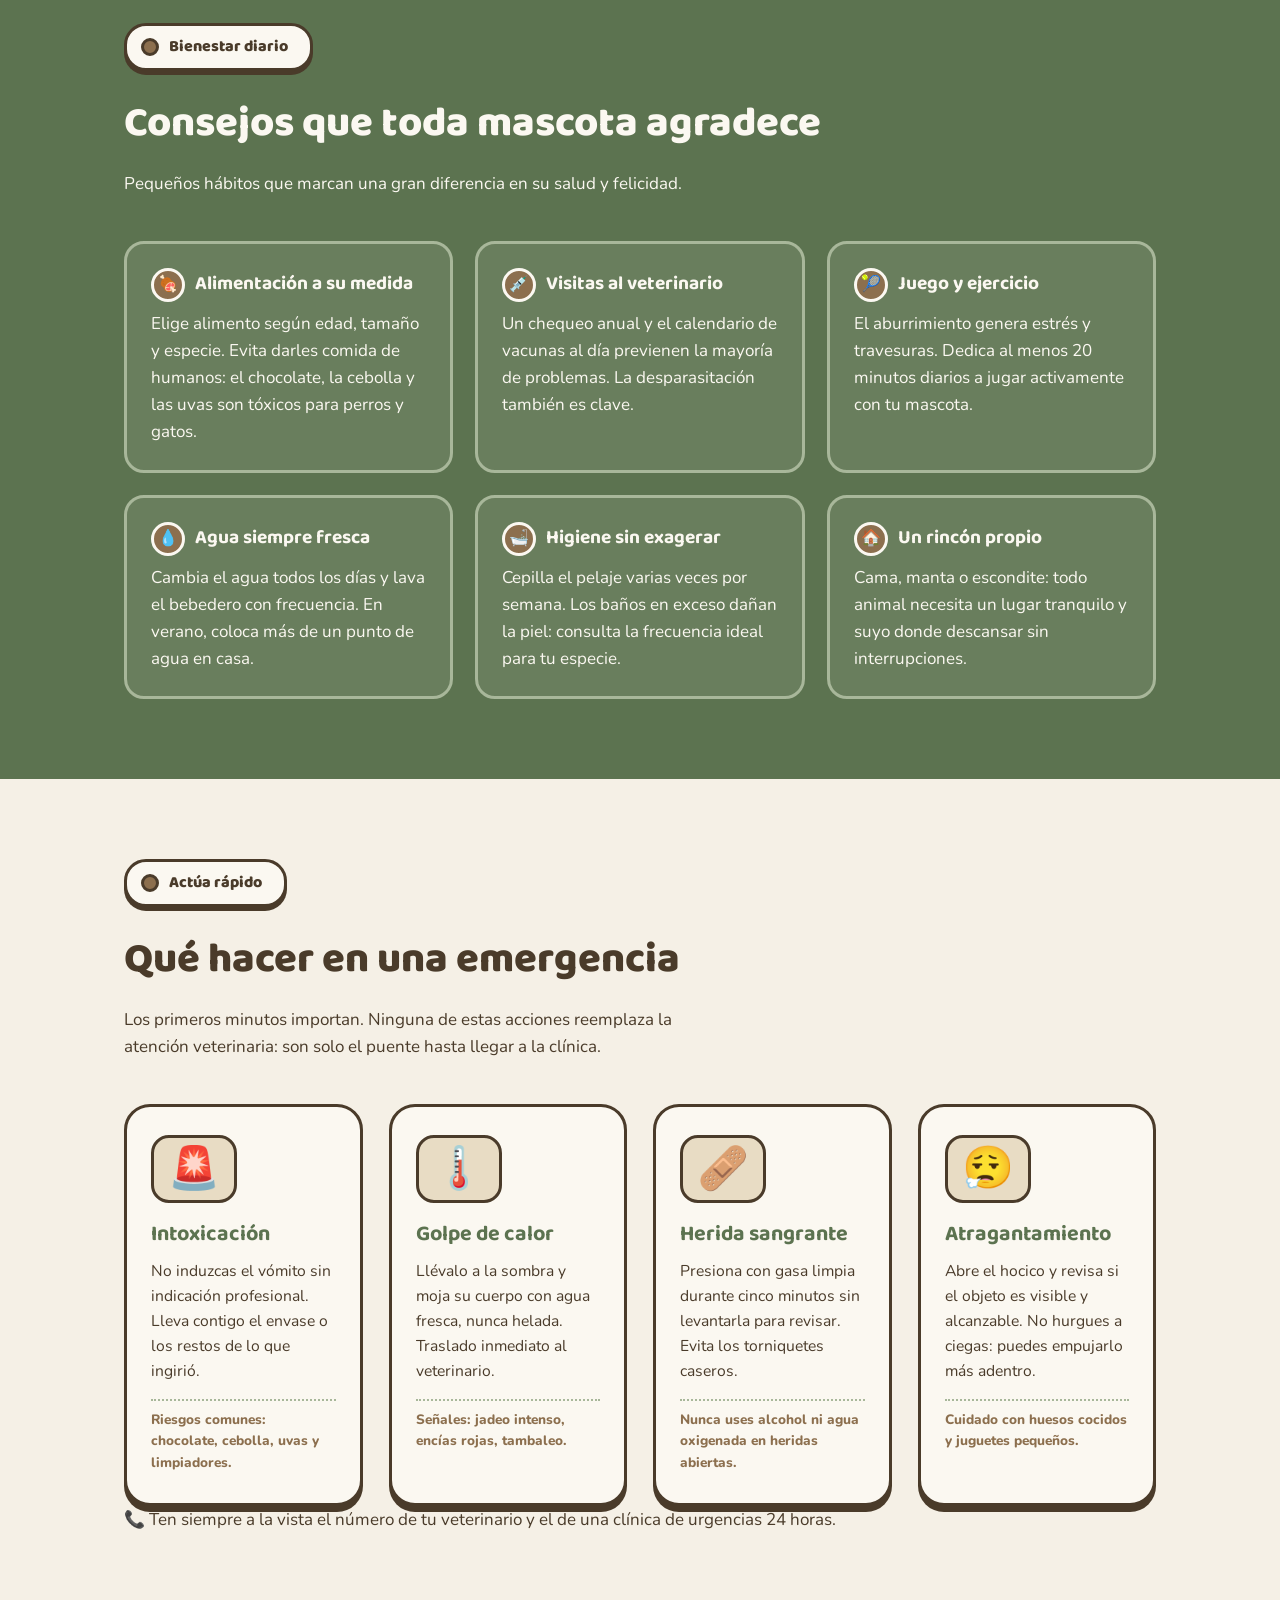
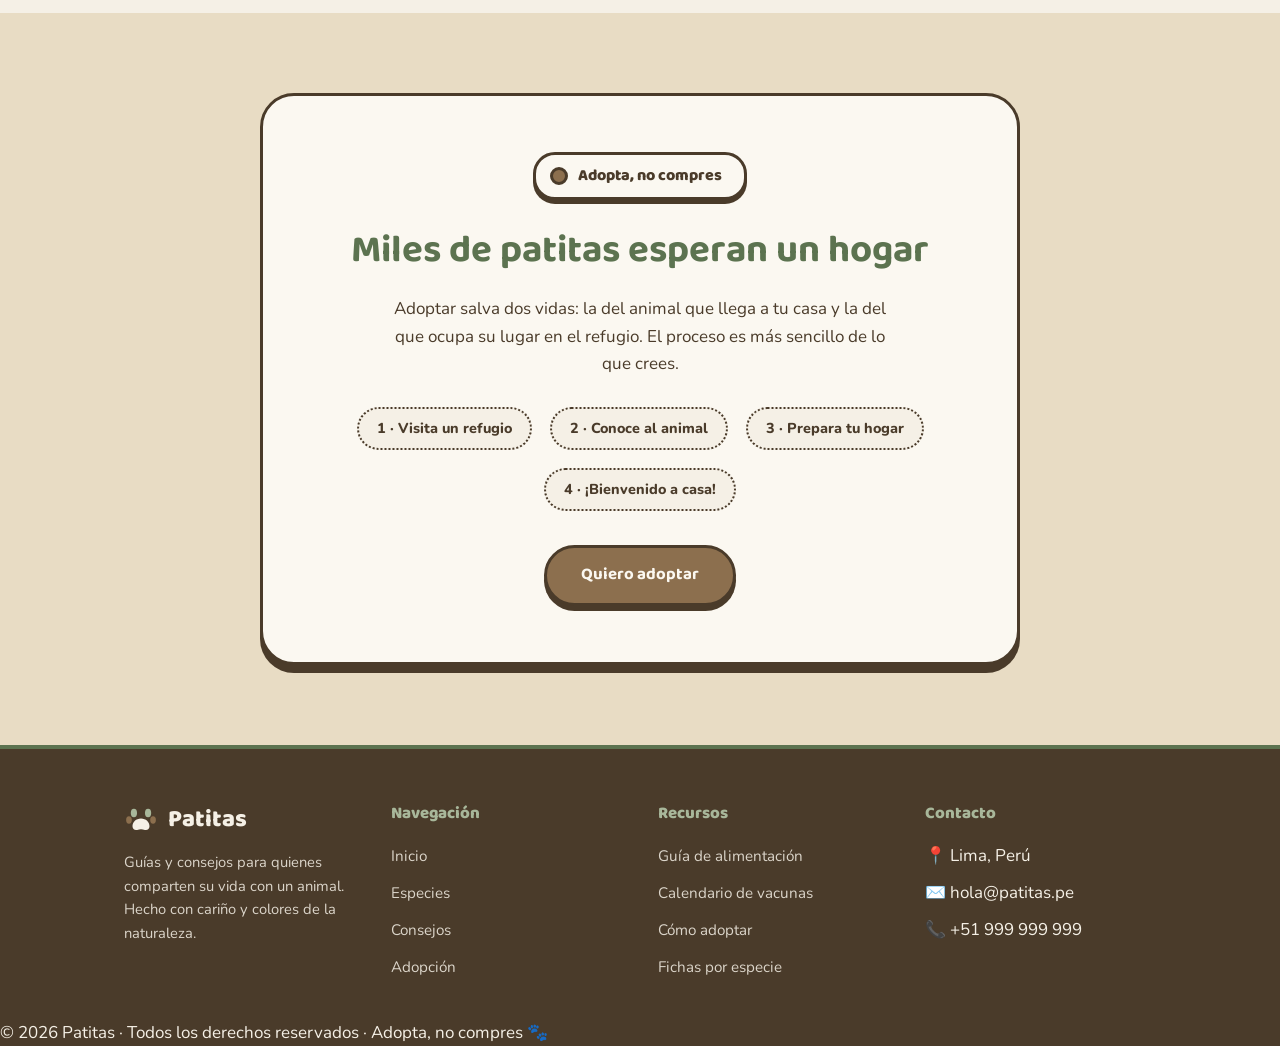
==== commit 8b2d7dfb: "Merge pull request #4 from ALI-SKAN/feature/paginas-especies Feature/paginas especies" ====
--- a/index.html
+++ b/index.html
@@ -56,33 +56,33 @@
         <p class="intro-seccion">No todos los animales necesitan lo mismo. Aquí encuentras lo esencial de cada uno para empezar con buena pata.</p>
 
         <div class="grid-especies">
-          <article class="carta">
+          <a class="carta" href="perros.html">
             <span class="emoji" aria-hidden="true">🐶</span>
             <h3>Perros</h3>
             <p>Necesitan paseos diarios, rutina y socialización desde cachorros. El juego es su forma de aprender y de quererte.</p>
             <span class="dato">Dato: mueven la cola hacia la derecha cuando están felices.</span>
-          </article>
-
-          <article class="carta">
+          </a>
+
+          <a class="carta" href="gatos.html">
             <span class="emoji" aria-hidden="true">🐱</span>
             <h3>Gatos</h3>
             <p>Independientes pero cariñosos a su manera. Un rascador, ventanas seguras y arenero limpio son sus básicos.</p>
             <span class="dato">Dato: ronronean también para calmarse a sí mismos.</span>
-          </article>
-
-          <article class="carta">
+          </a>
+
+          <a class="carta" href="aves.html">
             <span class="emoji" aria-hidden="true">🦜</span>
             <h3>Aves</h3>
             <p>Inteligentes y sociales: necesitan jaulas amplias, juguetes para picotear y tiempo fuera de la jaula cada día.</p>
             <span class="dato">Dato: los loros pueden vivir más de 50 años.</span>
-          </article>
-
-          <article class="carta">
+          </a>
+
+          <a class="carta" href="peces.html">
             <span class="emoji" aria-hidden="true">🐟</span>
             <h3>Peces</h3>
             <p>El secreto está en el agua: temperatura estable, filtro adecuado y cambios parciales semanales del acuario.</p>
             <span class="dato">Dato: algunos peces reconocen a la persona que los alimenta.</span>
-          </article>
+          </a>
         </div>
       </div>
     </section>
@@ -126,7 +126,7 @@
         </div>
       </div>
     </section>
-    
+
     <section id="emergencias" class="emergencias">
       <div class="contenedor">
         <span class="placa">Actúa rápido</span>
@@ -239,4 +239,4 @@
 </footer>
 
 </body>
-</html>+</html>
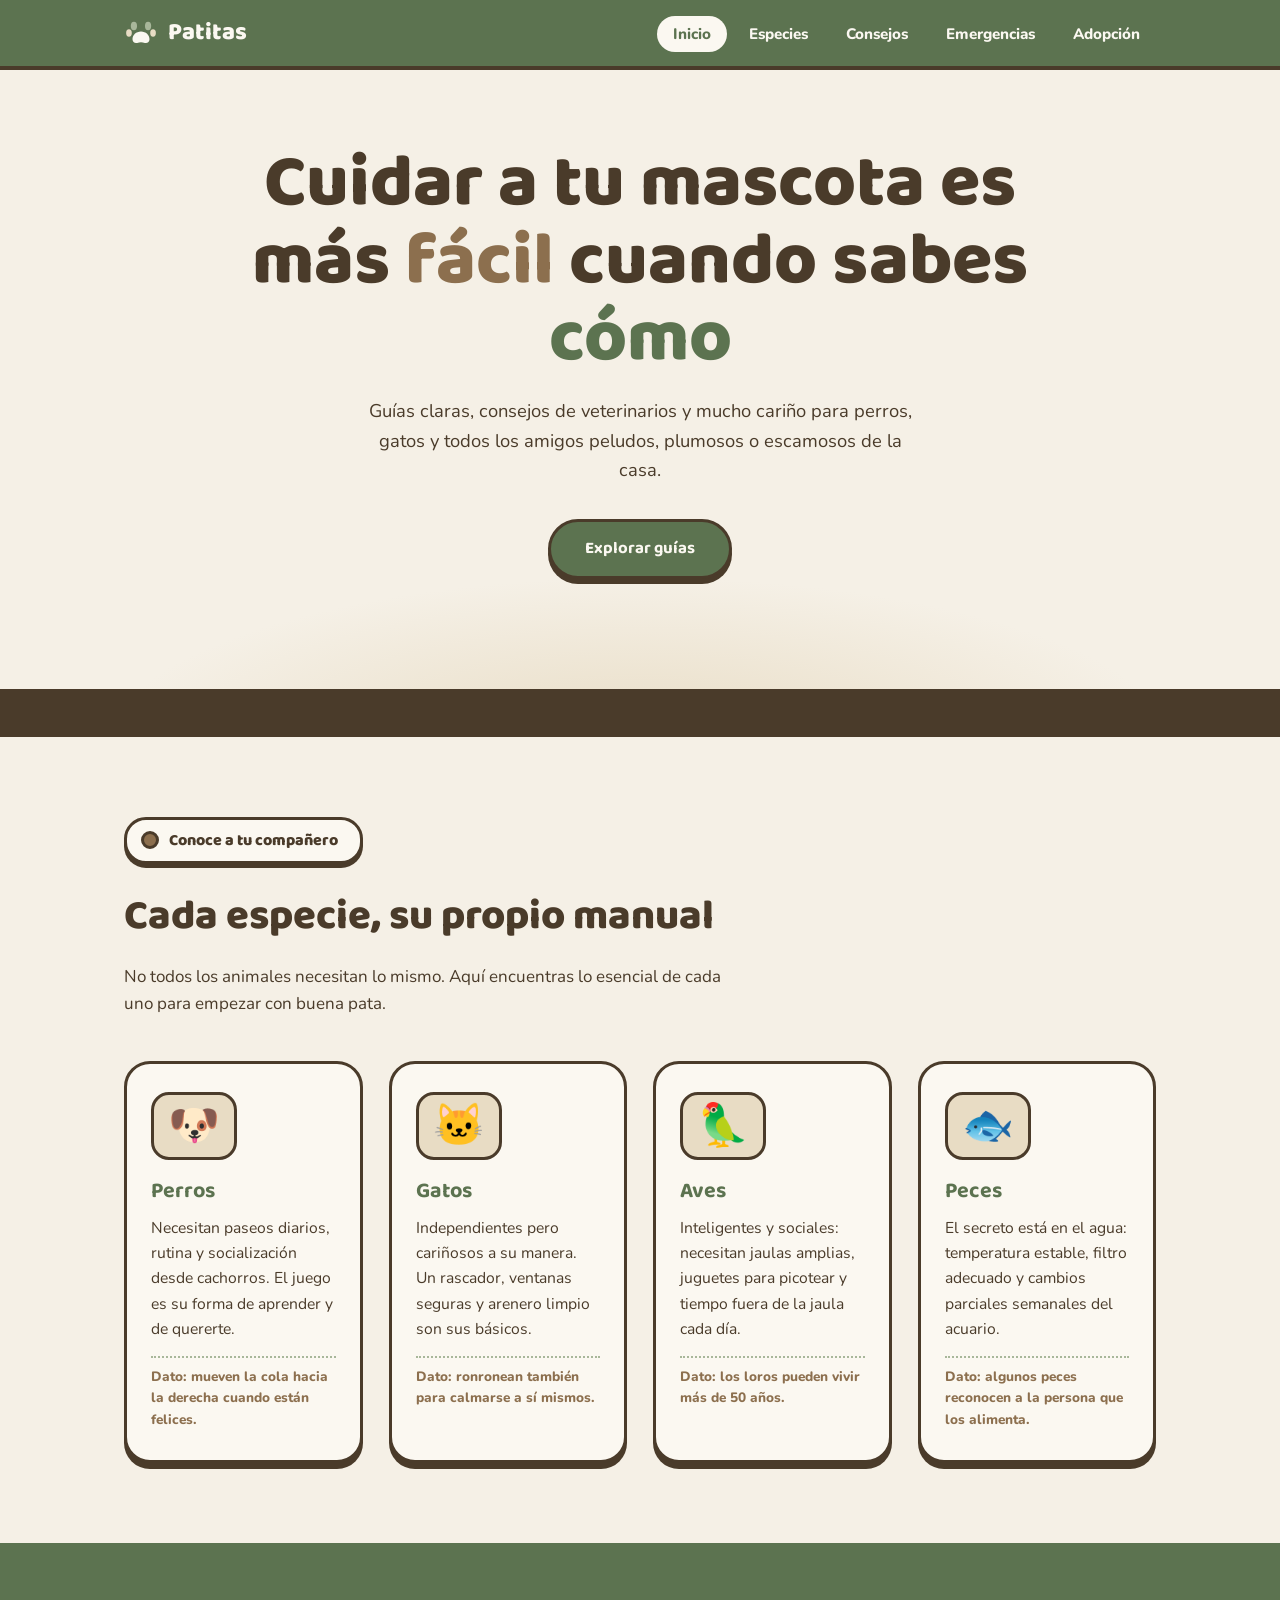
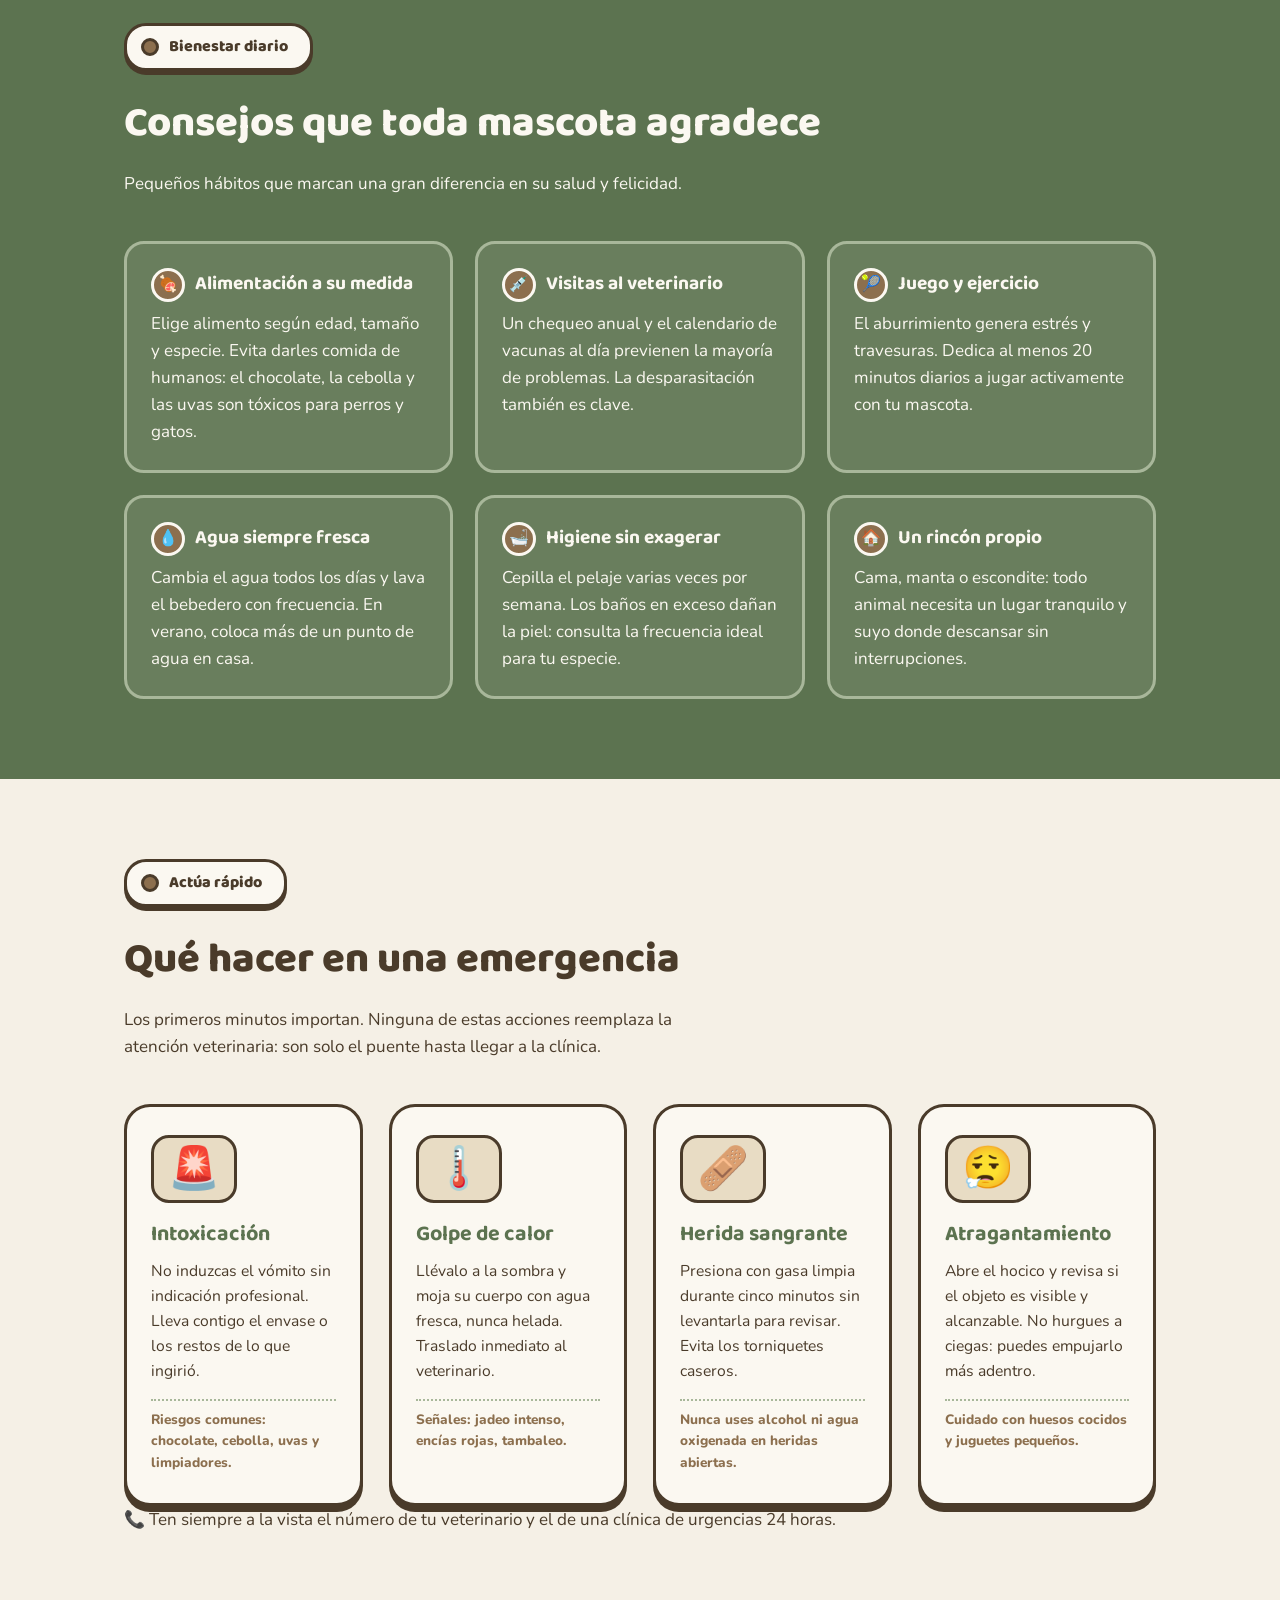
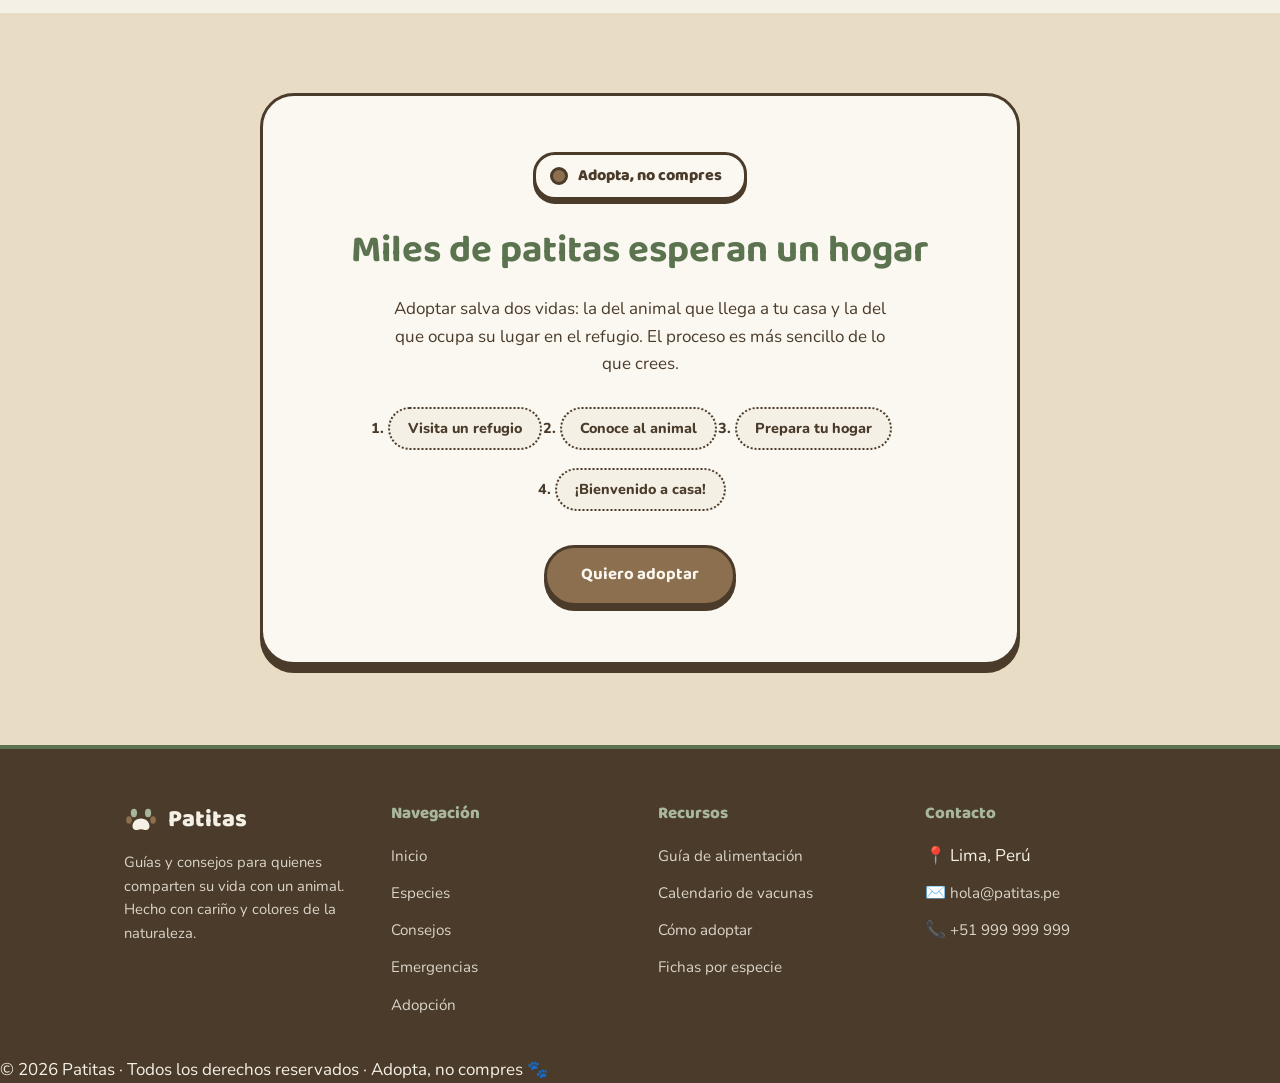
==== commit fb583f14: "feat: Mejorar header con enlace de adopcion" ====
--- a/index.html
+++ b/index.html
@@ -5,16 +5,46 @@
 <meta name="viewport" content="width=device-width, initial-scale=1.0">
 <meta name="description" content="Guías claras, consejos de veterinarios y fomento de la adopción responsable para perros, gatos, aves y peces. Únete a la comunidad Patitas.">
 <meta name="theme-color" content="#5C7350">
+ 
+<!-- Open Graph: mejora cómo se ve el enlace al compartirlo en redes -->
+<meta property="og:type" content="website">
+<meta property="og:title" content="Patitas · Guía y cariño para tu mascota">
+<meta property="og:description" content="Guías claras, consejos de veterinarios y fomento de la adopción responsable para perros, gatos, aves y peces.">
+<meta property="og:locale" content="es_PE">
+ 
 <title>Patitas · Guía y cariño para tu mascota</title>
+ 
 <link rel="preconnect" href="https://fonts.googleapis.com">
 <link rel="preconnect" href="https://fonts.gstatic.com" crossorigin>
 <link href="https://fonts.googleapis.com/css2?family=Baloo+2:wght@500;700;800&family=Nunito:ital,wght@0,400;0,600;0,800;1,400&display=swap" rel="stylesheet">
 <link rel="stylesheet" href="estilos.css">
+ 
+<style>
+  /* Enlace de salto para accesibilidad (usuarios de teclado y lector de pantalla) */
+  .salto {
+    position: absolute;
+    left: -9999px;
+    top: 0;
+    background: #5C7350;
+    color: #FBF8F1;
+    padding: 0.6rem 1rem;
+    border-radius: 0 0 0.5rem 0.5rem;
+    z-index: 100;
+  }
+  .salto:focus { left: 1rem; }
+ 
+  /* Desplazamiento suave al navegar por anclas, respetando preferencias del usuario */
+  @media (prefers-reduced-motion: no-preference) {
+    html { scroll-behavior: smooth; }
+  }
+</style>
 </head>
 <body>
-
+ 
+<a class="salto" href="#inicio">Saltar al contenido principal</a>
+ 
 <header>
-  <nav class="nav" aria-label="Navegación Principal">
+  <nav class="nav" aria-label="Navegación principal">
     <a class="logo" href="#inicio" aria-label="Ir al inicio de Patitas">
       <svg viewBox="0 0 24 24" fill="none" aria-hidden="true">
         <ellipse cx="7" cy="7" rx="2.2" ry="3" fill="#A8B79A"/>
@@ -26,99 +56,99 @@
       Patitas
     </a>
     <ul>
-      <li><a class="activo" href="#inicio">Inicio</a></li>
-      <li><a href="#especies">ESPECIES</a></li>
-      <li><a href="#consejos">CONSEJOS</a></li>
-      <li><a href="#emergencias">EMERGENCIAS</a></li>
-      <li><a href="#adopcion">ADOPCIONkhadgjhsbguhe</a></li>
+      <li><a class="activo" href="#inicio" aria-current="page">Inicio</a></li>
+      <li><a href="#especies">Especies</a></li>
+      <li><a href="#consejos">Consejos</a></li>
+      <li><a href="#emergencias">Emergencias</a></li>
+      <li><a href="#adopcion">Adopción</a></li>
     </ul>
   </nav>
 </header>
-
+ 
 <main id="inicio">
-
-  <section class="hero">
-    <h1>Cuidar a tu mascota es más <span class="tierra">fácil</span> cuando sabes <span class="musgo">cómo</span></h1>
+ 
+  <section class="hero" aria-labelledby="titulo-hero">
+    <h1 id="titulo-hero">Cuidar a tu mascota es más <span class="tierra">fácil</span> cuando sabes <span class="musgo">cómo</span></h1>
     <p>Guías claras, consejos de veterinarios y mucho cariño para perros, gatos y todos los amigos peludos, plumosos o escamosos de la casa.</p>
     <a class="btn" href="#especies">Explorar guías</a>
   </section>
-
+ 
   <div class="huellas" aria-hidden="true">
     <span>🐾 PERROS · 🐾 GATOS · 🐾 AVES · 🐾 PECES · 🐾 CONEJOS · 🐾 HÁMSTERS · 🐾 PERROS · 🐾 GATOS · 🐾 AVES · 🐾 PECES · 🐾 CONEJOS · 🐾 HÁMSTERS ·&nbsp;</span>
   </div>
-
+ 
   <div class="con-correa">
-
-    <section id="especies">
+ 
+    <section id="especies" aria-labelledby="titulo-especies">
       <div class="contenedor">
         <span class="placa">Conoce a tu compañero</span>
-        <h2 class="titulo-seccion">Cada especie, su propio manual</h2>
+        <h2 class="titulo-seccion" id="titulo-especies">Cada especie, su propio manual</h2>
         <p class="intro-seccion">No todos los animales necesitan lo mismo. Aquí encuentras lo esencial de cada uno para empezar con buena pata.</p>
-
+ 
         <div class="grid-especies">
-          <a class="carta" href="perros.html">
+          <article class="carta">
             <span class="emoji" aria-hidden="true">🐶</span>
             <h3>Perros</h3>
             <p>Necesitan paseos diarios, rutina y socialización desde cachorros. El juego es su forma de aprender y de quererte.</p>
             <span class="dato">Dato: mueven la cola hacia la derecha cuando están felices.</span>
-          </a>
-
-          <a class="carta" href="gatos.html">
+          </article>
+ 
+          <article class="carta">
             <span class="emoji" aria-hidden="true">🐱</span>
             <h3>Gatos</h3>
             <p>Independientes pero cariñosos a su manera. Un rascador, ventanas seguras y arenero limpio son sus básicos.</p>
             <span class="dato">Dato: ronronean también para calmarse a sí mismos.</span>
-          </a>
-
-          <a class="carta" href="aves.html">
+          </article>
+ 
+          <article class="carta">
             <span class="emoji" aria-hidden="true">🦜</span>
             <h3>Aves</h3>
             <p>Inteligentes y sociales: necesitan jaulas amplias, juguetes para picotear y tiempo fuera de la jaula cada día.</p>
             <span class="dato">Dato: los loros pueden vivir más de 50 años.</span>
-          </a>
-
-          <a class="carta" href="peces.html">
+          </article>
+ 
+          <article class="carta">
             <span class="emoji" aria-hidden="true">🐟</span>
             <h3>Peces</h3>
             <p>El secreto está en el agua: temperatura estable, filtro adecuado y cambios parciales semanales del acuario.</p>
             <span class="dato">Dato: algunos peces reconocen a la persona que los alimenta.</span>
-          </a>
-        </div>
-      </div>
-    </section>
-
-    <section id="consejos" class="fondo-musgo">
+          </article>
+        </div>
+      </div>
+    </section>
+ 
+    <section id="consejos" class="fondo-musgo" aria-labelledby="titulo-consejos">
       <div class="contenedor">
         <span class="placa">Bienestar diario</span>
-        <h2 class="titulo-seccion">Consejos que toda mascota agradece</h2>
+        <h2 class="titulo-seccion" id="titulo-consejos">Consejos que toda mascota agradece</h2>
         <p class="intro-seccion">Pequeños hábitos que marcan una gran diferencia en su salud y felicidad.</p>
-
+ 
         <div class="lista-consejos">
           <article class="consejo">
             <h3><span class="icono" aria-hidden="true">🍖</span> Alimentación a su medida</h3>
             <p>Elige alimento según edad, tamaño y especie. Evita darles comida de humanos: el chocolate, la cebolla y las uvas son tóxicos para perros y gatos.</p>
           </article>
-
+ 
           <article class="consejo">
             <h3><span class="icono" aria-hidden="true">💉</span> Visitas al veterinario</h3>
             <p>Un chequeo anual y el calendario de vacunas al día previenen la mayoría de problemas. La desparasitación también es clave.</p>
           </article>
-
+ 
           <article class="consejo">
             <h3><span class="icono" aria-hidden="true">🎾</span> Juego y ejercicio</h3>
             <p>El aburrimiento genera estrés y travesuras. Dedica al menos 20 minutos diarios a jugar activamente con tu mascota.</p>
           </article>
-
+ 
           <article class="consejo">
             <h3><span class="icono" aria-hidden="true">💧</span> Agua siempre fresca</h3>
             <p>Cambia el agua todos los días y lava el bebedero con frecuencia. En verano, coloca más de un punto de agua en casa.</p>
           </article>
-
+ 
           <article class="consejo">
             <h3><span class="icono" aria-hidden="true">🛁</span> Higiene sin exagerar</h3>
             <p>Cepilla el pelaje varias veces por semana. Los baños en exceso dañan la piel: consulta la frecuencia ideal para tu especie.</p>
           </article>
-
+ 
           <article class="consejo">
             <h3><span class="icono" aria-hidden="true">🏠</span> Un rincón propio</h3>
             <p>Cama, manta o escondite: todo animal necesita un lugar tranquilo y suyo donde descansar sin interrupciones.</p>
@@ -126,13 +156,13 @@
         </div>
       </div>
     </section>
-
-    <section id="emergencias" class="emergencias">
+ 
+    <section id="emergencias" class="emergencias" aria-labelledby="titulo-emergencias">
       <div class="contenedor">
         <span class="placa">Actúa rápido</span>
-        <h2 class="titulo-seccion">Qué hacer en una emergencia</h2>
+        <h2 class="titulo-seccion" id="titulo-emergencias">Qué hacer en una emergencia</h2>
         <p class="intro-seccion">Los primeros minutos importan. Ninguna de estas acciones reemplaza la atención veterinaria: son solo el puente hasta llegar a la clínica.</p>
-
+ 
         <div class="grid-especies">
           <article class="carta emergencia">
             <span class="emoji" aria-hidden="true">🚨</span>
@@ -140,21 +170,21 @@
             <p>No induzcas el vómito sin indicación profesional. Lleva contigo el envase o los restos de lo que ingirió.</p>
             <span class="dato">Riesgos comunes: chocolate, cebolla, uvas y limpiadores.</span>
           </article>
-
+ 
           <article class="carta emergencia">
             <span class="emoji" aria-hidden="true">🌡️</span>
             <h3>Golpe de calor</h3>
             <p>Llévalo a la sombra y moja su cuerpo con agua fresca, nunca helada. Traslado inmediato al veterinario.</p>
             <span class="dato">Señales: jadeo intenso, encías rojas, tambaleo.</span>
           </article>
-
+ 
           <article class="carta emergencia">
             <span class="emoji" aria-hidden="true">🩹</span>
             <h3>Herida sangrante</h3>
             <p>Presiona con gasa limpia durante cinco minutos sin levantarla para revisar. Evita los torniquetes caseros.</p>
             <span class="dato">Nunca uses alcohol ni agua oxigenada en heridas abiertas.</span>
           </article>
-
+ 
           <article class="carta emergencia">
             <span class="emoji" aria-hidden="true">😮‍💨</span>
             <h3>Atragantamiento</h3>
@@ -162,31 +192,31 @@
             <span class="dato">Cuidado con huesos cocidos y juguetes pequeños.</span>
           </article>
         </div>
-
+ 
         <p class="aviso">📞 Ten siempre a la vista el número de tu veterinario y el de una clínica de urgencias 24 horas.</p>
       </div>
     </section>
-
-    <section id="adopcion" class="adopcion">
+ 
+    <section id="adopcion" class="adopcion" aria-labelledby="titulo-adopcion">
       <div class="contenedor">
         <div class="caja-adopcion">
           <span class="placa">Adopta, no compres</span>
-          <h2>Miles de patitas esperan un hogar</h2>
+          <h2 id="titulo-adopcion">Miles de patitas esperan un hogar</h2>
           <p>Adoptar salva dos vidas: la del animal que llega a tu casa y la del que ocupa su lugar en el refugio. El proceso es más sencillo de lo que crees.</p>
-          <div class="pasos">
-            <span class="paso">1 · Visita un refugio</span>
-            <span class="paso">2 · Conoce al animal</span>
-            <span class="paso">3 · Prepara tu hogar</span>
-            <span class="paso">4 · ¡Bienvenido a casa!</span>
-          </div>
+          <ol class="pasos">
+            <li class="paso">Visita un refugio</li>
+            <li class="paso">Conoce al animal</li>
+            <li class="paso">Prepara tu hogar</li>
+            <li class="paso">¡Bienvenido a casa!</li>
+          </ol>
           <a class="btn secundario" href="adopcion.html">Quiero adoptar</a>
         </div>
       </div>
     </section>
-
+ 
   </div>
 </main>
-
+ 
 <footer>
   <div class="pie">
     <div>
@@ -202,17 +232,18 @@
       </a>
       <p>Guías y consejos para quienes comparten su vida con un animal. Hecho con cariño y colores de la naturaleza.</p>
     </div>
-
-    <div>
+ 
+    <nav aria-label="Navegación del pie de página">
       <h4>Navegación</h4>
       <ul>
         <li><a href="#inicio">Inicio</a></li>
         <li><a href="#especies">Especies</a></li>
         <li><a href="#consejos">Consejos</a></li>
+        <li><a href="#emergencias">Emergencias</a></li>
         <li><a href="#adopcion">Adopción</a></li>
       </ul>
-    </div>
-
+    </nav>
+ 
     <div>
       <h4>Recursos</h4>
       <ul>
@@ -222,21 +253,21 @@
         <li><a href="#especies">Fichas por especie</a></li>
       </ul>
     </div>
-
+ 
     <div>
       <h4>Contacto</h4>
       <ul class="contacto">
         <li>📍 Lima, Perú</li>
-        <li>✉️ hola@patitas.pe</li>
-        <li>📞 +51 999 999 999</li>
+        <li>✉️ <a href="mailto:hola@patitas.pe">hola@patitas.pe</a></li>
+        <li>📞 <a href="tel:+51999999999">+51 999 999 999</a></li>
       </ul>
     </div>
   </div>
-
+ 
   <div class="pie-legal">
     © 2026 Patitas · Todos los derechos reservados · Adopta, no compres 🐾
   </div>
 </footer>
-
+ 
 </body>
-</html>
+</html>
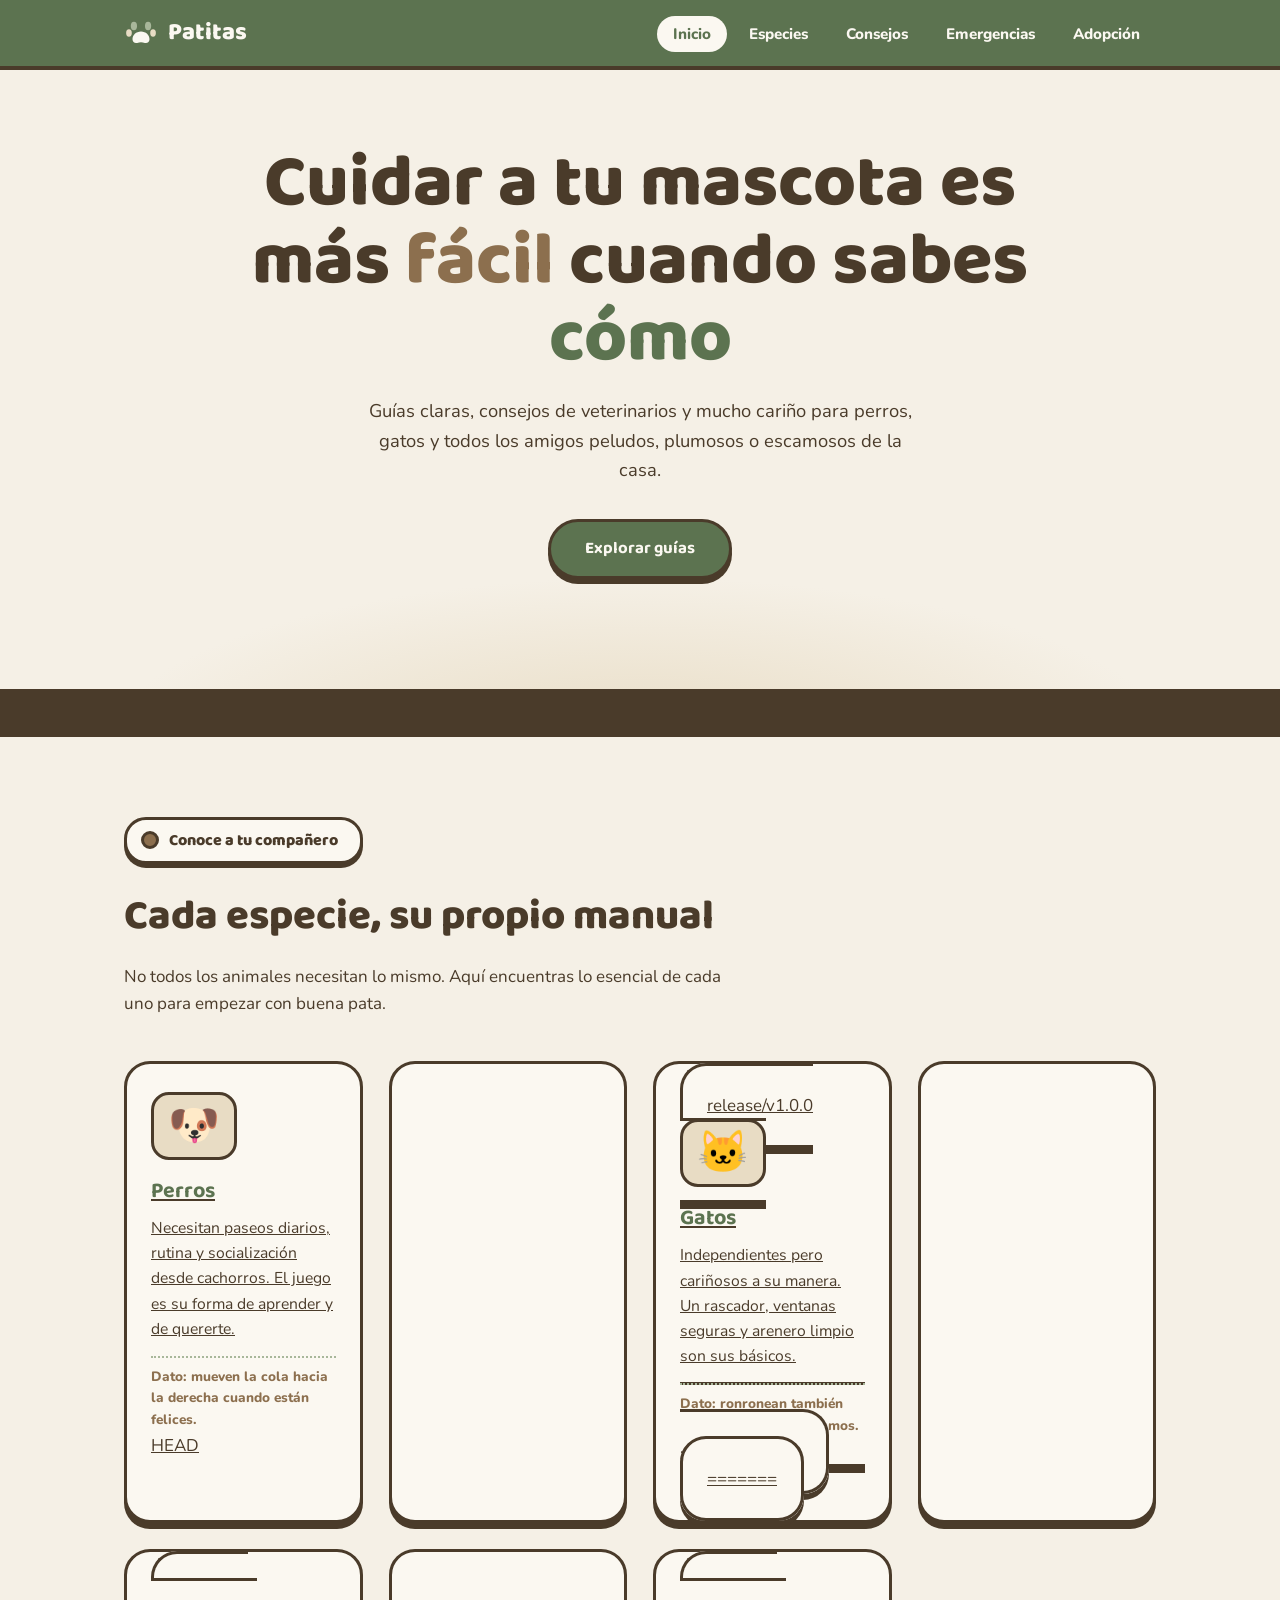
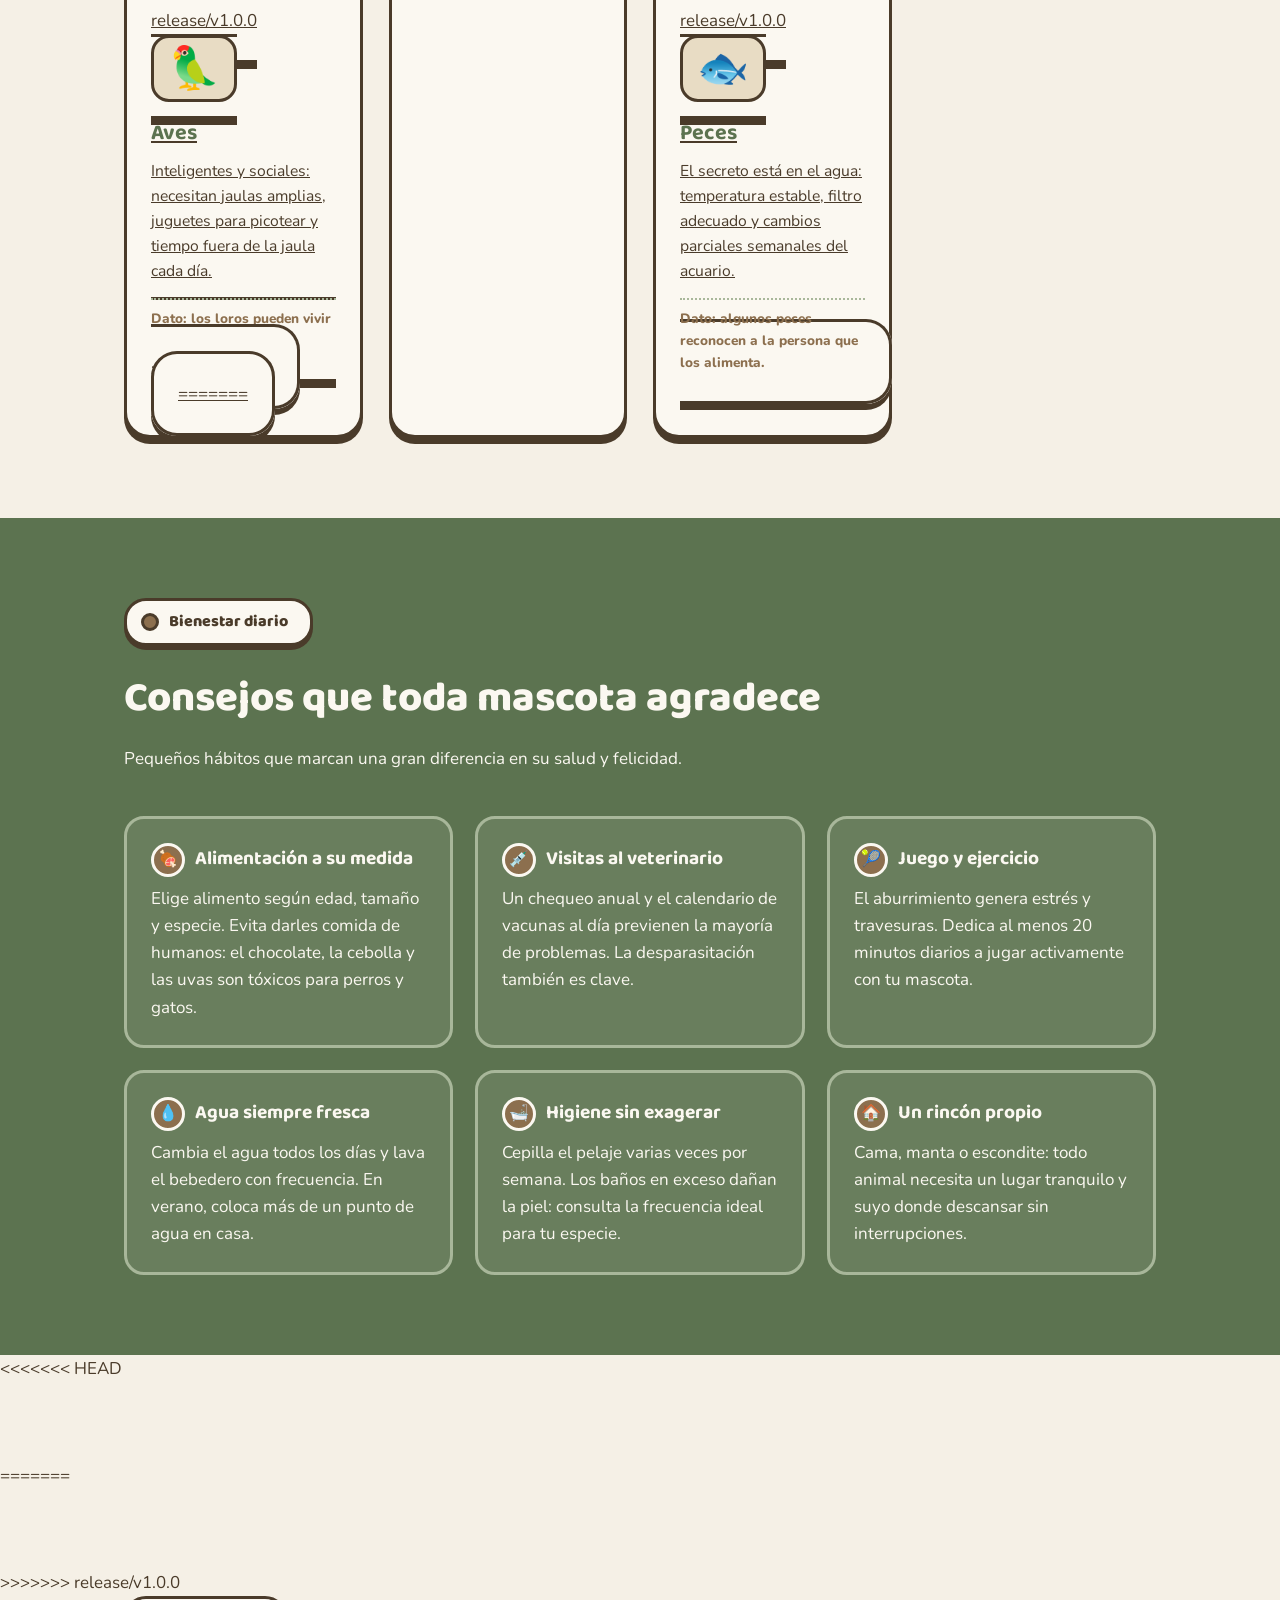
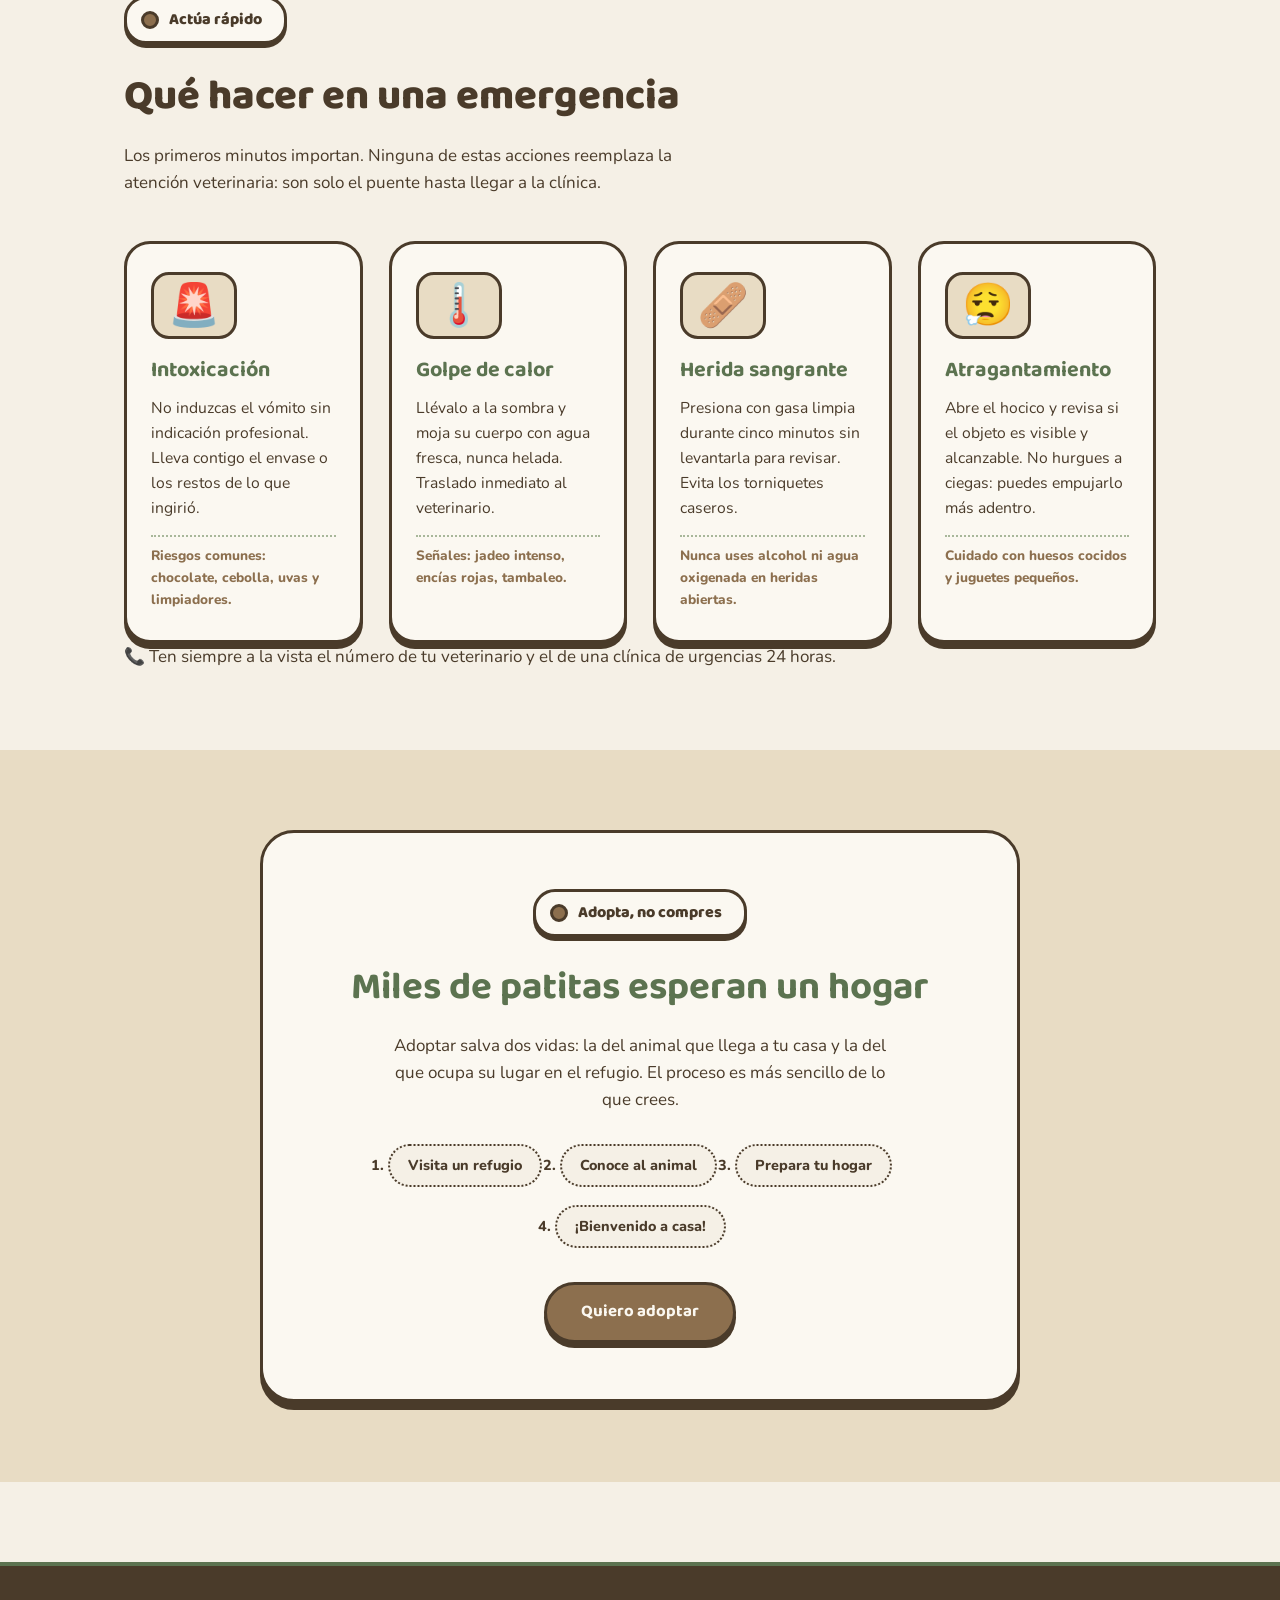
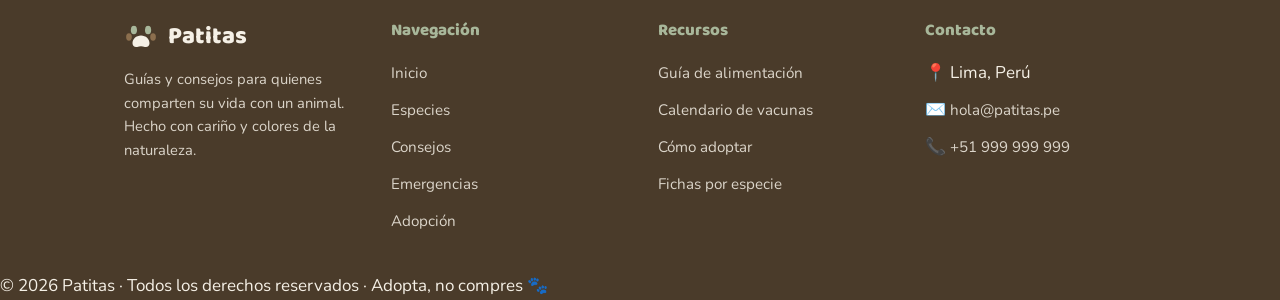
==== commit 79a819f3: "merge: Resolver conflicto en index.html" ====
--- a/index.html
+++ b/index.html
@@ -60,7 +60,7 @@
       <li><a href="#especies">Especies</a></li>
       <li><a href="#consejos">Consejos</a></li>
       <li><a href="#emergencias">Emergencias</a></li>
-      <li><a href="#adopcion">Adopción</a></li>
+      <li><a href="#adopcion">Adopción </a></li>
     </ul>
   </nav>
 </header>
@@ -86,33 +86,51 @@
         <p class="intro-seccion">No todos los animales necesitan lo mismo. Aquí encuentras lo esencial de cada uno para empezar con buena pata.</p>
  
         <div class="grid-especies">
-          <article class="carta">
+          <a class="carta" href="perros.html">
             <span class="emoji" aria-hidden="true">🐶</span>
             <h3>Perros</h3>
             <p>Necesitan paseos diarios, rutina y socialización desde cachorros. El juego es su forma de aprender y de quererte.</p>
             <span class="dato">Dato: mueven la cola hacia la derecha cuando están felices.</span>
+HEAD
+          </a>
+
+          <a class="carta" href="gatos.html">
+
           </article>
  
           <article class="carta">
+ release/v1.0.0
             <span class="emoji" aria-hidden="true">🐱</span>
             <h3>Gatos</h3>
             <p>Independientes pero cariñosos a su manera. Un rascador, ventanas seguras y arenero limpio son sus básicos.</p>
             <span class="dato">Dato: ronronean también para calmarse a sí mismos.</span>
+<<<<<<< HEAD
+          </a>
+
+          <a class="carta" href="aves.html">
+=======
           </article>
  
           <article class="carta">
+>>>>>>> release/v1.0.0
             <span class="emoji" aria-hidden="true">🦜</span>
             <h3>Aves</h3>
             <p>Inteligentes y sociales: necesitan jaulas amplias, juguetes para picotear y tiempo fuera de la jaula cada día.</p>
             <span class="dato">Dato: los loros pueden vivir más de 50 años.</span>
+<<<<<<< HEAD
+          </a>
+
+          <a class="carta" href="peces.html">
+=======
           </article>
  
           <article class="carta">
+>>>>>>> release/v1.0.0
             <span class="emoji" aria-hidden="true">🐟</span>
             <h3>Peces</h3>
             <p>El secreto está en el agua: temperatura estable, filtro adecuado y cambios parciales semanales del acuario.</p>
             <span class="dato">Dato: algunos peces reconocen a la persona que los alimenta.</span>
-          </article>
+          </a>
         </div>
       </div>
     </section>
@@ -156,8 +174,13 @@
         </div>
       </div>
     </section>
+<<<<<<< HEAD
+
+    <section id="emergencias" class="emergencias">
+=======
  
     <section id="emergencias" class="emergencias" aria-labelledby="titulo-emergencias">
+>>>>>>> release/v1.0.0
       <div class="contenedor">
         <span class="placa">Actúa rápido</span>
         <h2 class="titulo-seccion" id="titulo-emergencias">Qué hacer en una emergencia</h2>
@@ -270,4 +293,4 @@
 </footer>
  
 </body>
-</html>+</html>
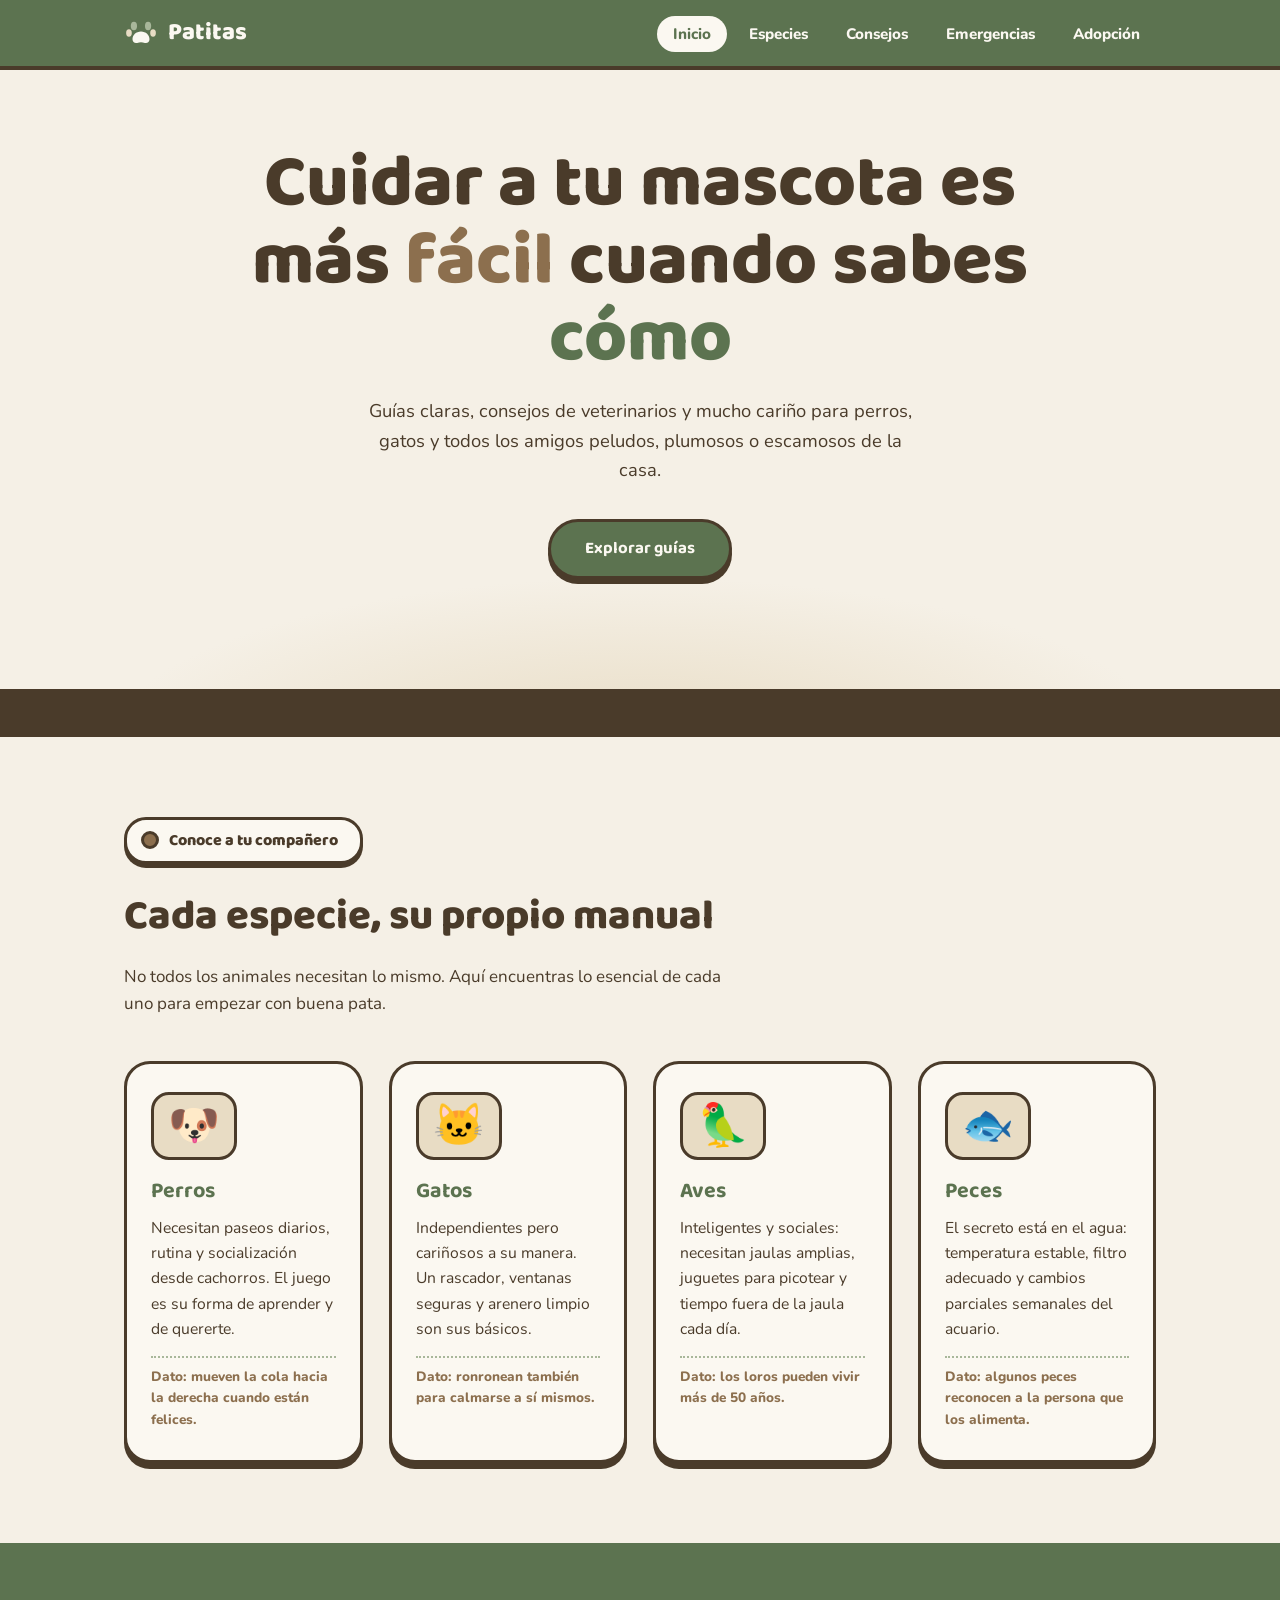
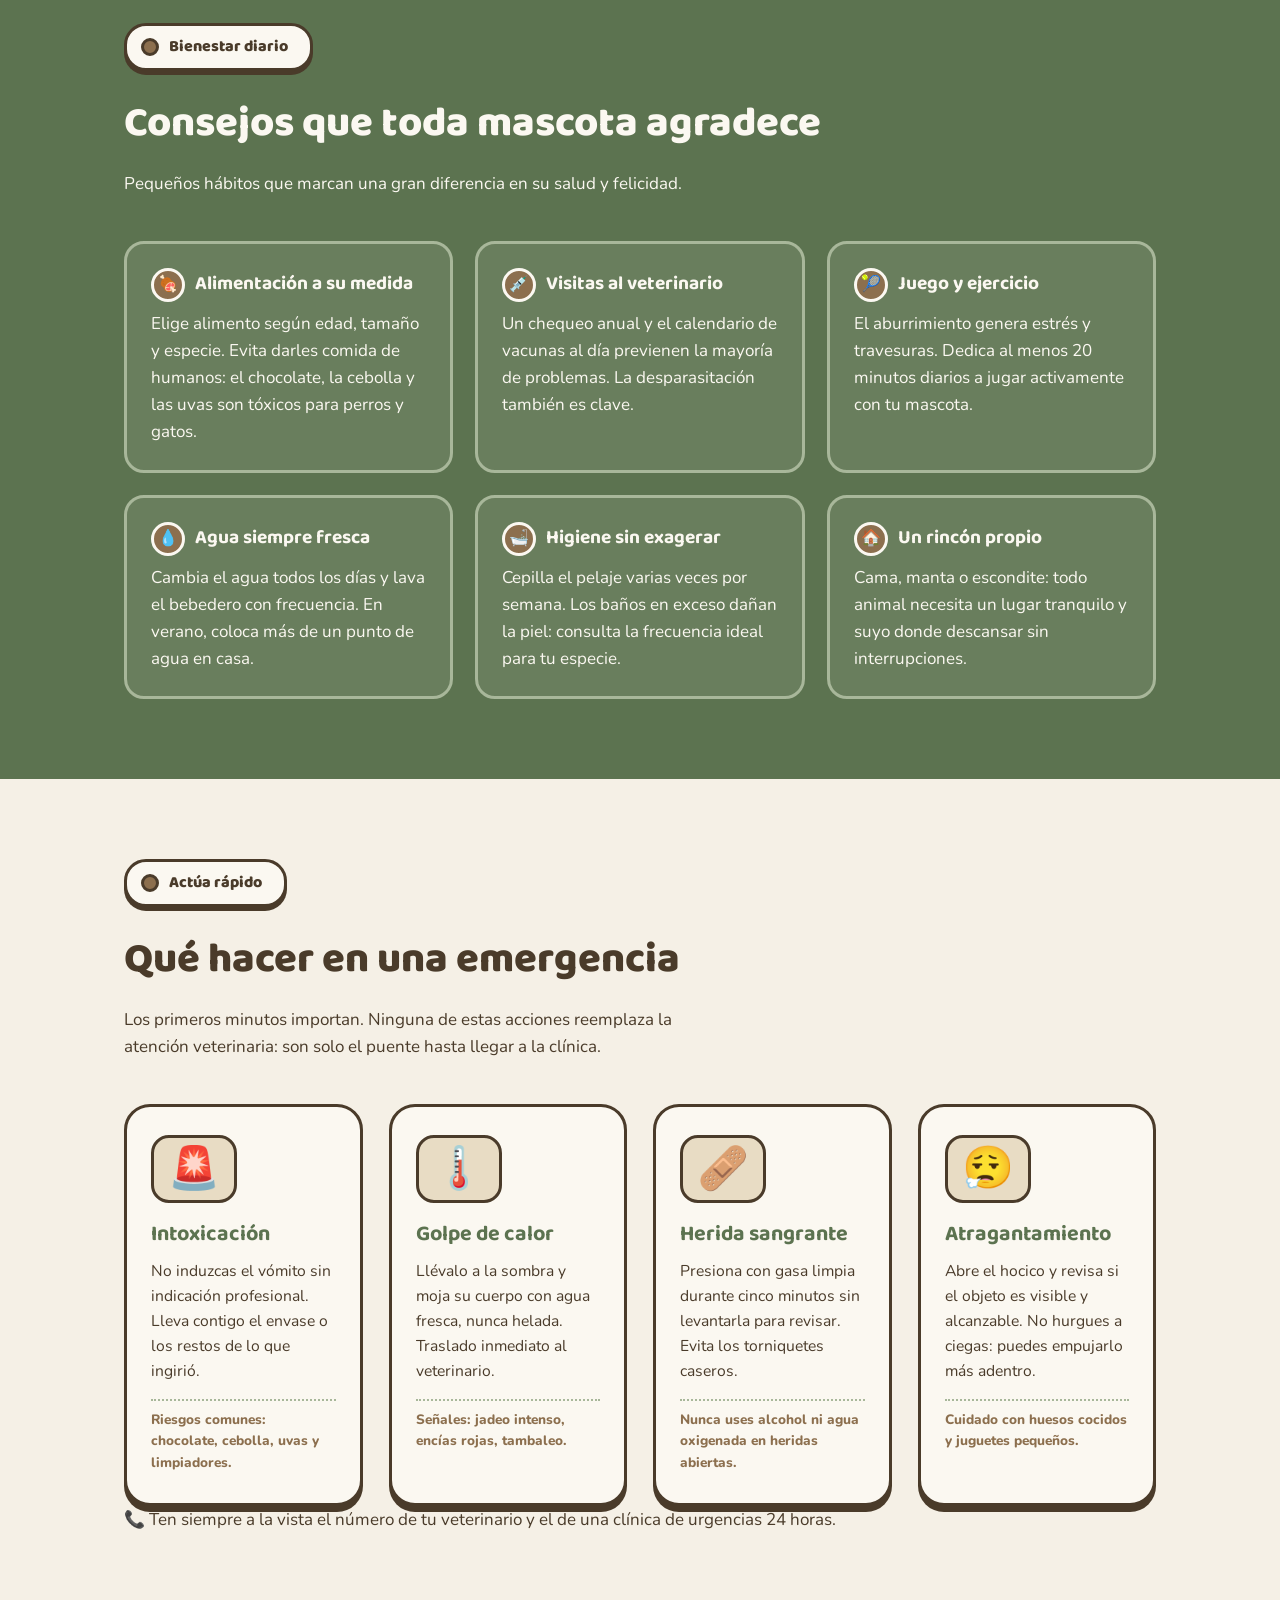
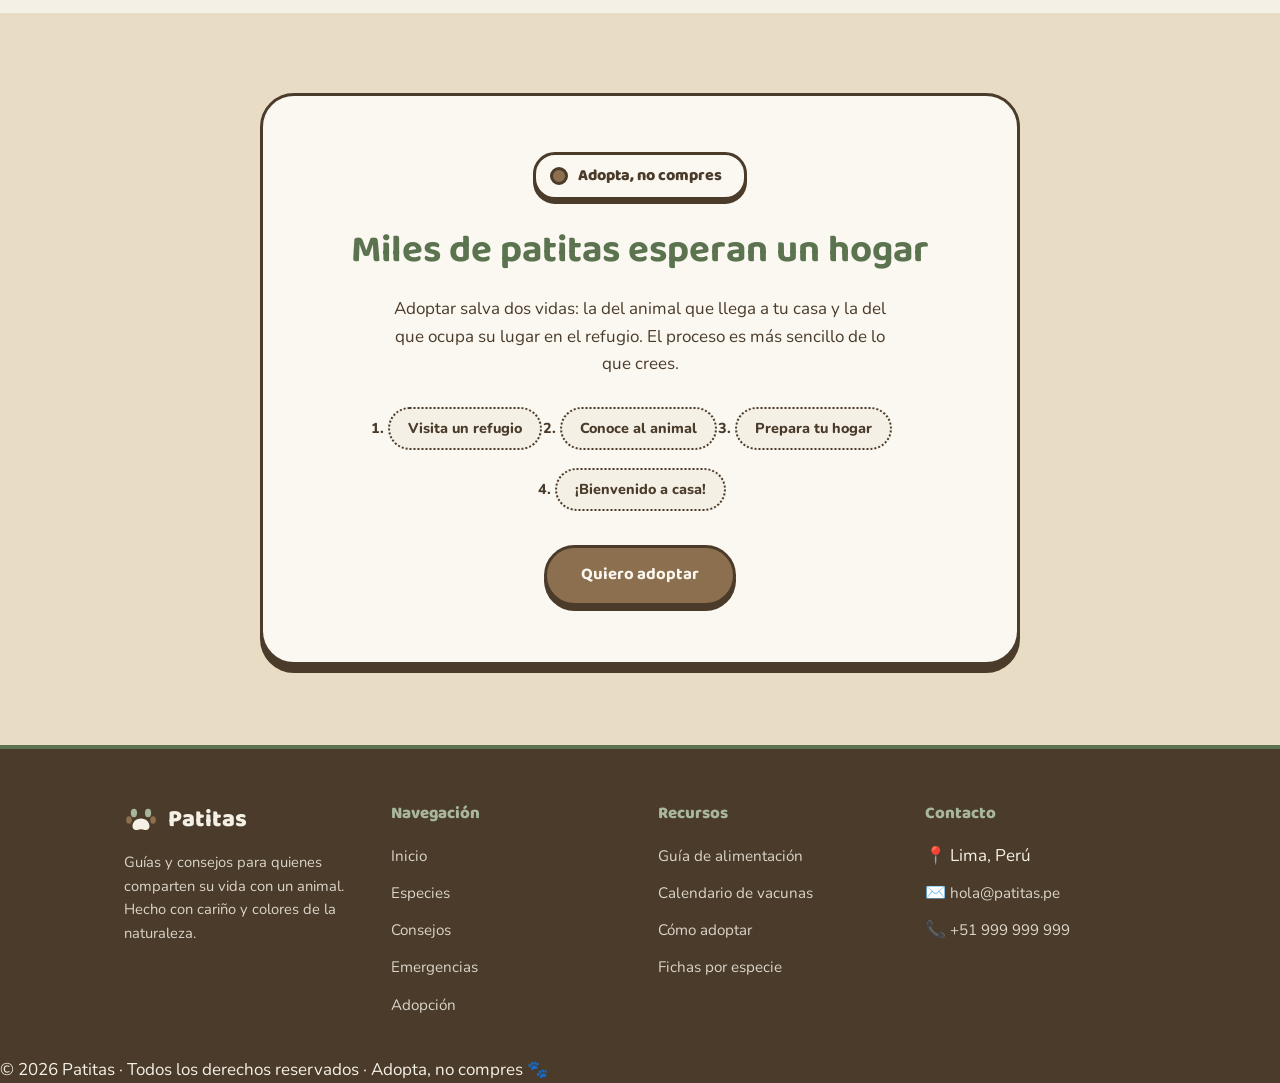
==== commit 53fd5928: "t push origin develop git branch -d release/v1.0.t push origin develop git branch -d release/v1.0t p" ====
--- a/index.html
+++ b/index.html
@@ -86,51 +86,33 @@
         <p class="intro-seccion">No todos los animales necesitan lo mismo. Aquí encuentras lo esencial de cada uno para empezar con buena pata.</p>
  
         <div class="grid-especies">
-          <a class="carta" href="perros.html">
+          <article class="carta">
             <span class="emoji" aria-hidden="true">🐶</span>
             <h3>Perros</h3>
             <p>Necesitan paseos diarios, rutina y socialización desde cachorros. El juego es su forma de aprender y de quererte.</p>
             <span class="dato">Dato: mueven la cola hacia la derecha cuando están felices.</span>
-HEAD
-          </a>
-
-          <a class="carta" href="gatos.html">
-
-          </article>
- 
-          <article class="carta">
- release/v1.0.0
+          </article>
+ 
+          <article class="carta">
             <span class="emoji" aria-hidden="true">🐱</span>
             <h3>Gatos</h3>
             <p>Independientes pero cariñosos a su manera. Un rascador, ventanas seguras y arenero limpio son sus básicos.</p>
             <span class="dato">Dato: ronronean también para calmarse a sí mismos.</span>
-<<<<<<< HEAD
-          </a>
-
-          <a class="carta" href="aves.html">
-=======
-          </article>
- 
-          <article class="carta">
->>>>>>> release/v1.0.0
+          </article>
+ 
+          <article class="carta">
             <span class="emoji" aria-hidden="true">🦜</span>
             <h3>Aves</h3>
             <p>Inteligentes y sociales: necesitan jaulas amplias, juguetes para picotear y tiempo fuera de la jaula cada día.</p>
             <span class="dato">Dato: los loros pueden vivir más de 50 años.</span>
-<<<<<<< HEAD
-          </a>
-
-          <a class="carta" href="peces.html">
-=======
-          </article>
- 
-          <article class="carta">
->>>>>>> release/v1.0.0
+          </article>
+ 
+          <article class="carta">
             <span class="emoji" aria-hidden="true">🐟</span>
             <h3>Peces</h3>
             <p>El secreto está en el agua: temperatura estable, filtro adecuado y cambios parciales semanales del acuario.</p>
             <span class="dato">Dato: algunos peces reconocen a la persona que los alimenta.</span>
-          </a>
+          </article>
         </div>
       </div>
     </section>
@@ -174,13 +156,8 @@
         </div>
       </div>
     </section>
-<<<<<<< HEAD
-
-    <section id="emergencias" class="emergencias">
-=======
  
     <section id="emergencias" class="emergencias" aria-labelledby="titulo-emergencias">
->>>>>>> release/v1.0.0
       <div class="contenedor">
         <span class="placa">Actúa rápido</span>
         <h2 class="titulo-seccion" id="titulo-emergencias">Qué hacer en una emergencia</h2>
@@ -293,4 +270,4 @@
 </footer>
  
 </body>
-</html>
+</html>
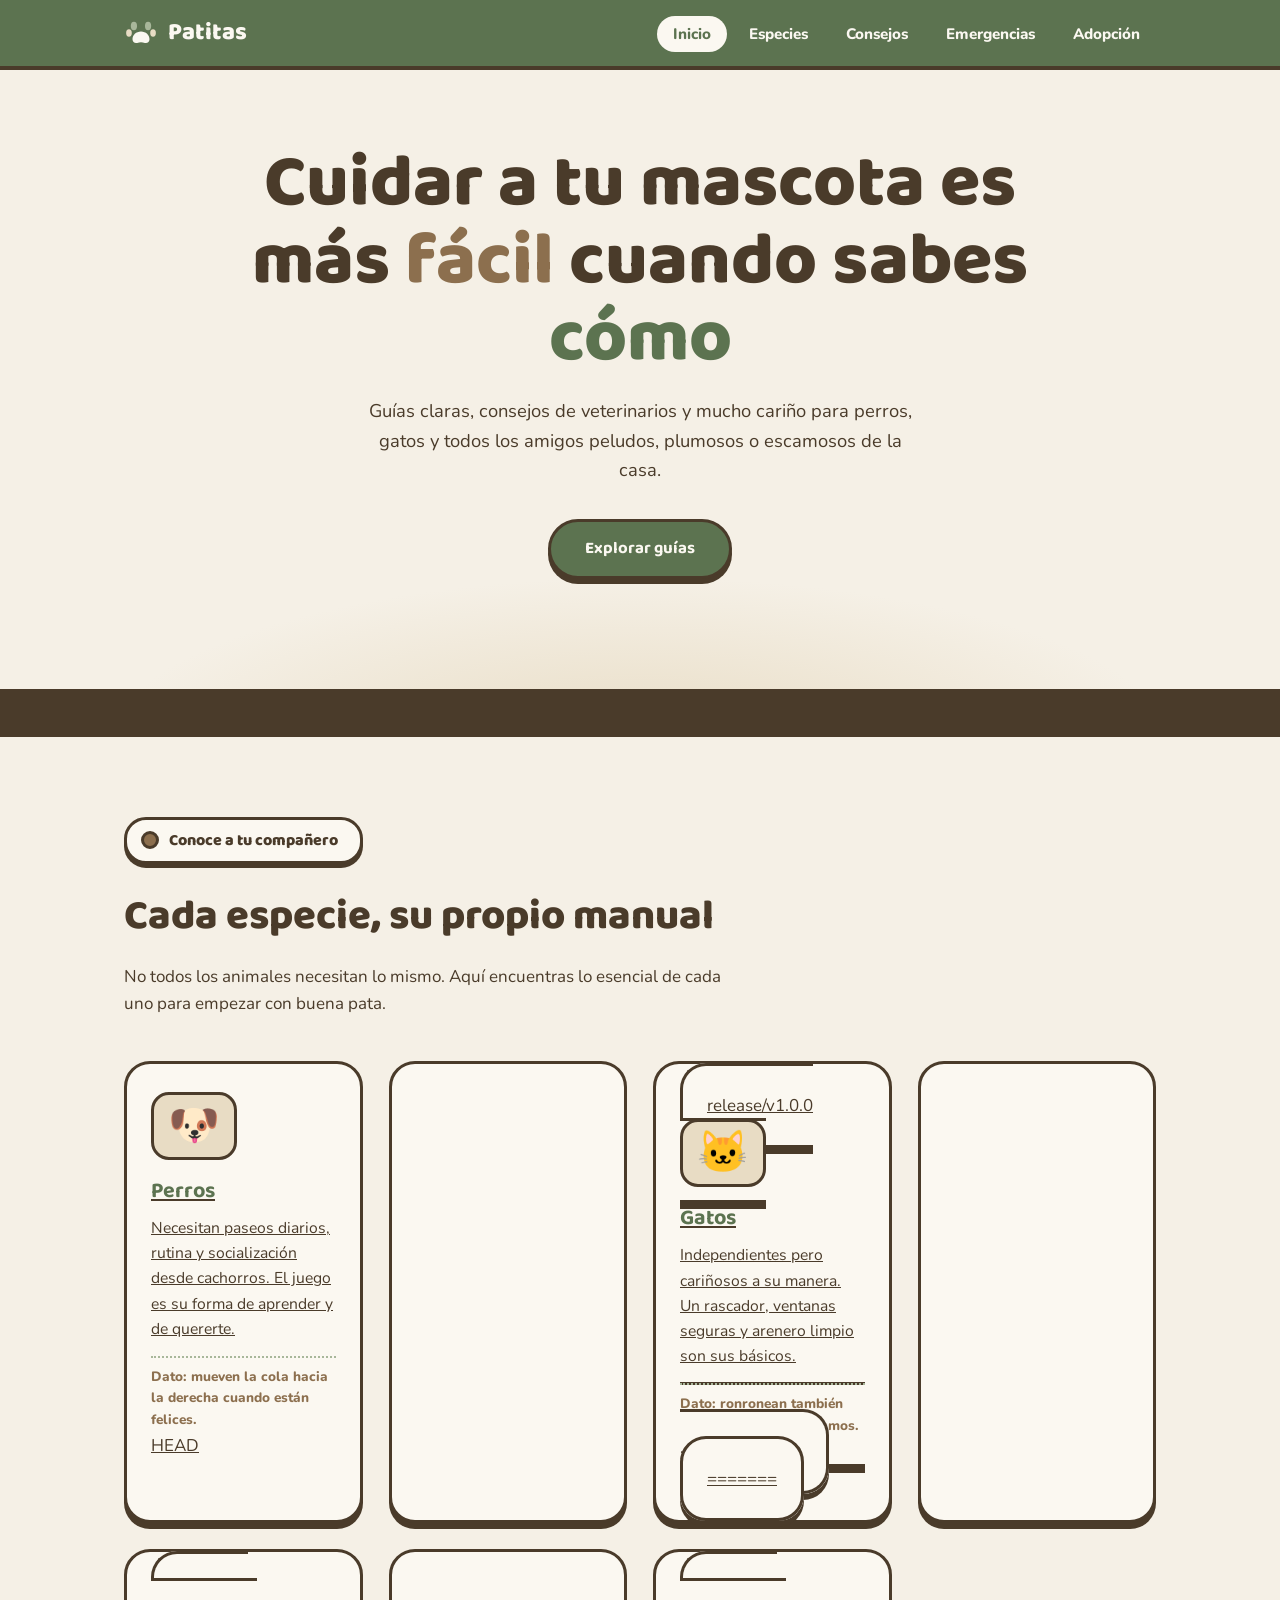
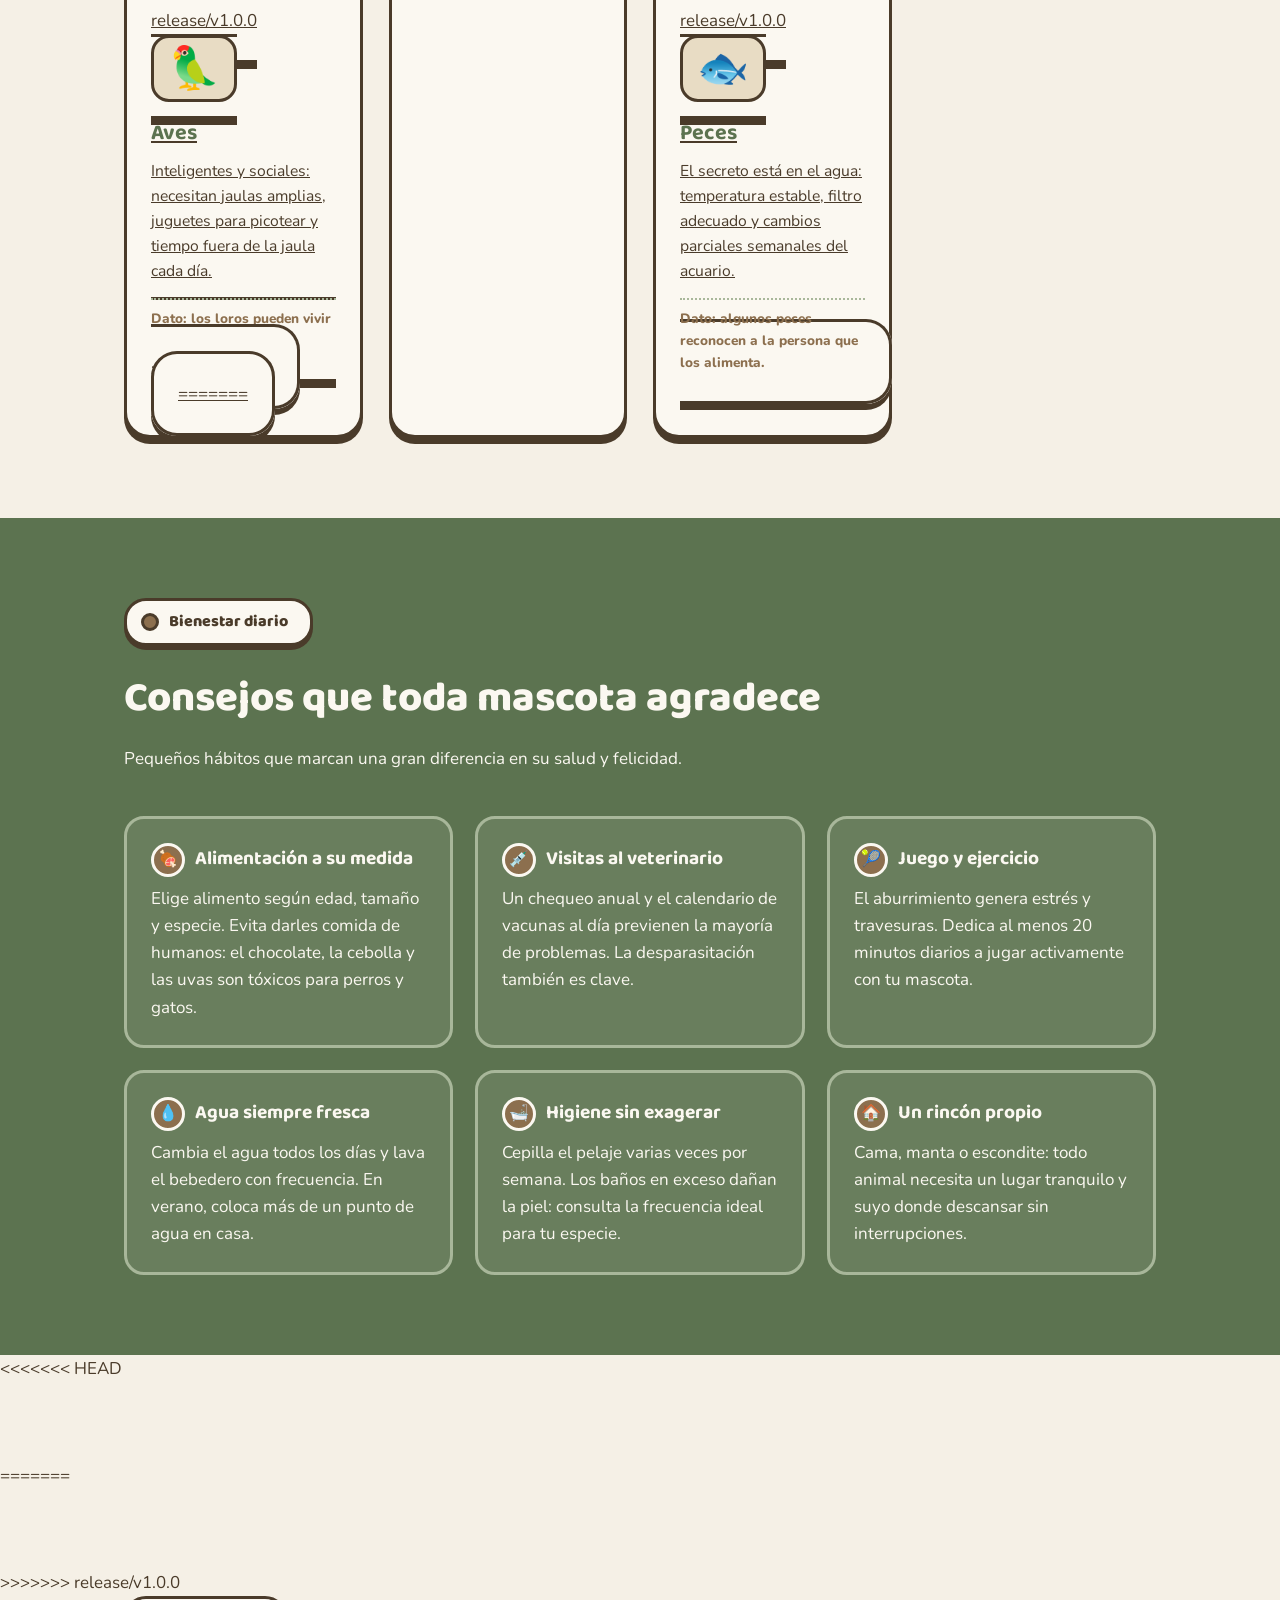
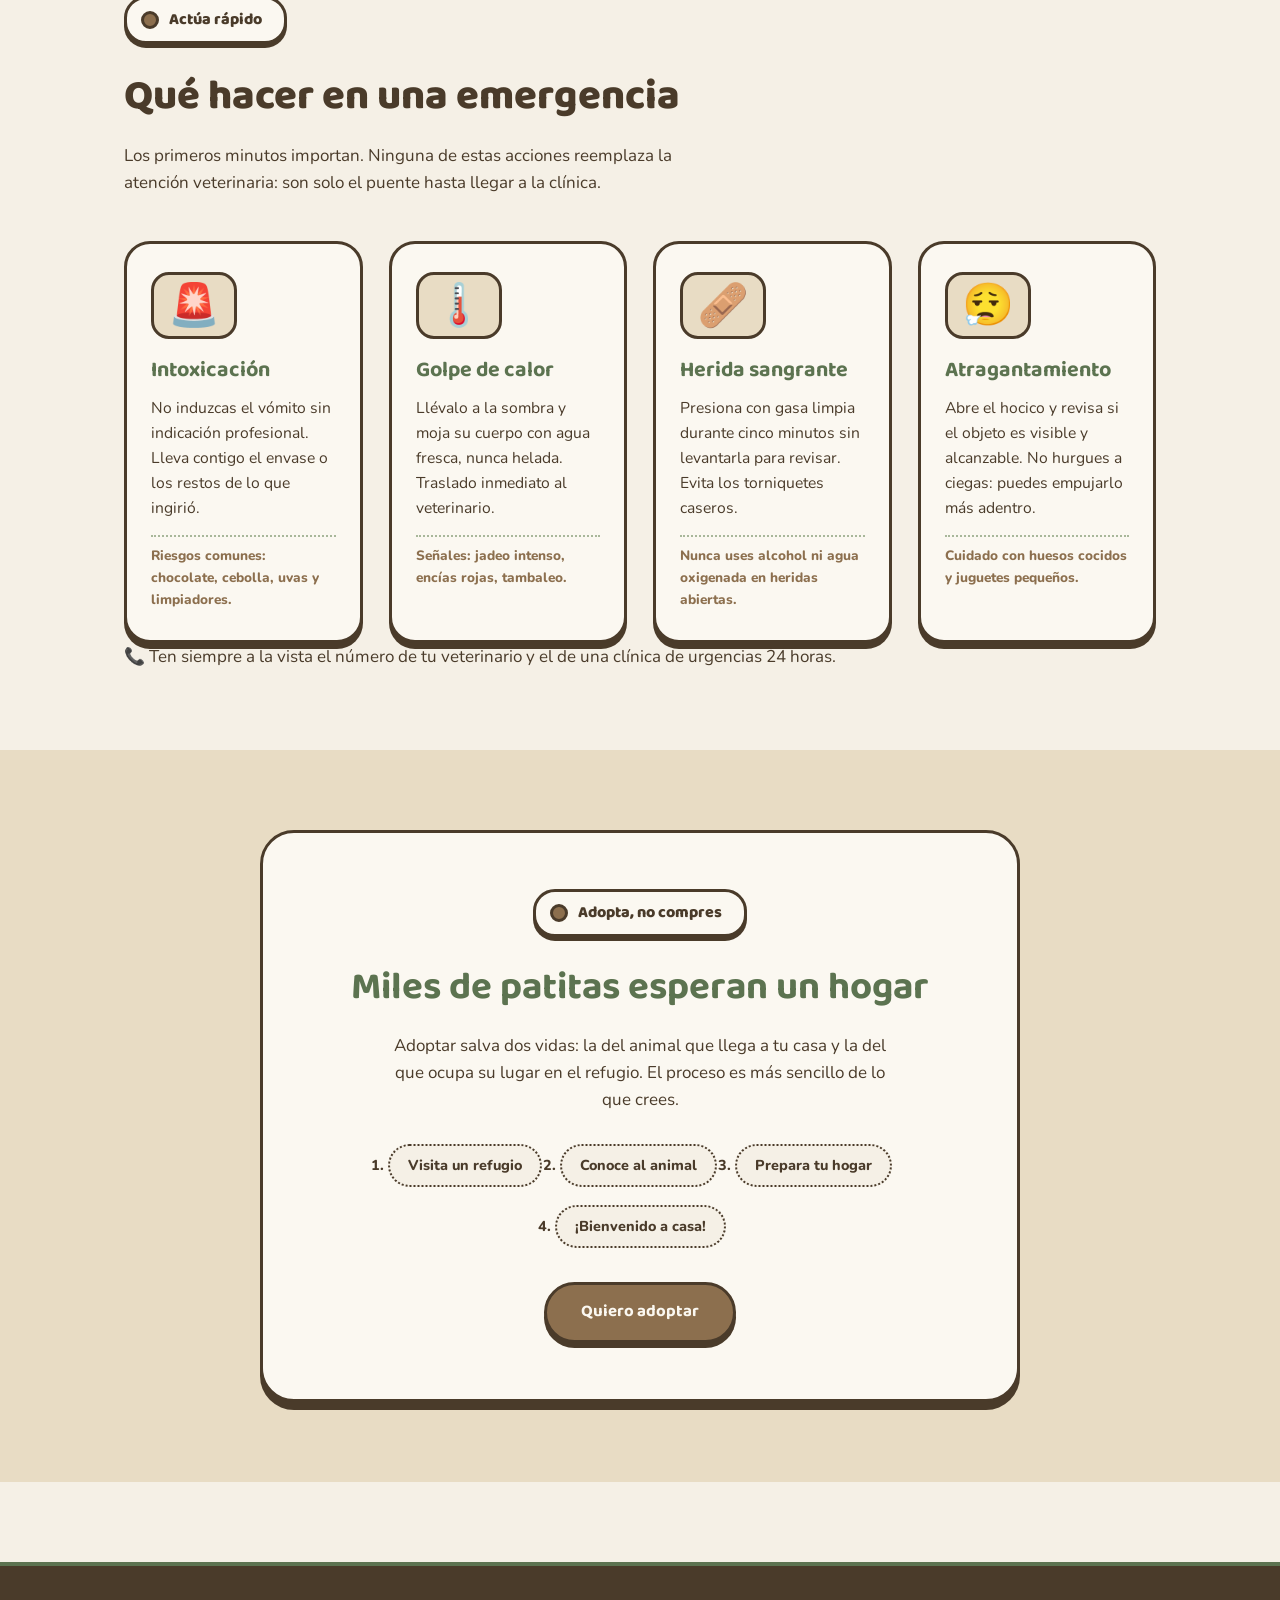
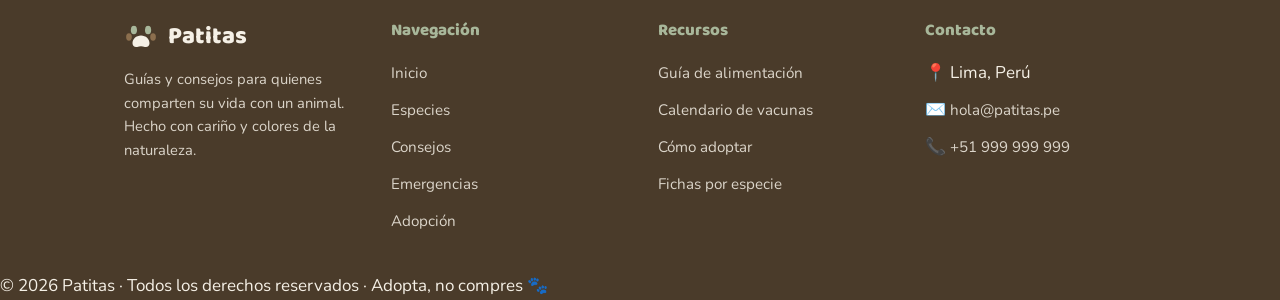
==== commit dac47152: "Merge branch 'hotfix/fix-typo' into develop" ====
--- a/index.html
+++ b/index.html
@@ -86,33 +86,51 @@
         <p class="intro-seccion">No todos los animales necesitan lo mismo. Aquí encuentras lo esencial de cada uno para empezar con buena pata.</p>
  
         <div class="grid-especies">
-          <article class="carta">
+          <a class="carta" href="perros.html">
             <span class="emoji" aria-hidden="true">🐶</span>
             <h3>Perros</h3>
             <p>Necesitan paseos diarios, rutina y socialización desde cachorros. El juego es su forma de aprender y de quererte.</p>
             <span class="dato">Dato: mueven la cola hacia la derecha cuando están felices.</span>
+HEAD
+          </a>
+
+          <a class="carta" href="gatos.html">
+
           </article>
  
           <article class="carta">
+ release/v1.0.0
             <span class="emoji" aria-hidden="true">🐱</span>
             <h3>Gatos</h3>
             <p>Independientes pero cariñosos a su manera. Un rascador, ventanas seguras y arenero limpio son sus básicos.</p>
             <span class="dato">Dato: ronronean también para calmarse a sí mismos.</span>
+<<<<<<< HEAD
+          </a>
+
+          <a class="carta" href="aves.html">
+=======
           </article>
  
           <article class="carta">
+>>>>>>> release/v1.0.0
             <span class="emoji" aria-hidden="true">🦜</span>
             <h3>Aves</h3>
             <p>Inteligentes y sociales: necesitan jaulas amplias, juguetes para picotear y tiempo fuera de la jaula cada día.</p>
             <span class="dato">Dato: los loros pueden vivir más de 50 años.</span>
+<<<<<<< HEAD
+          </a>
+
+          <a class="carta" href="peces.html">
+=======
           </article>
  
           <article class="carta">
+>>>>>>> release/v1.0.0
             <span class="emoji" aria-hidden="true">🐟</span>
             <h3>Peces</h3>
             <p>El secreto está en el agua: temperatura estable, filtro adecuado y cambios parciales semanales del acuario.</p>
             <span class="dato">Dato: algunos peces reconocen a la persona que los alimenta.</span>
-          </article>
+          </a>
         </div>
       </div>
     </section>
@@ -156,8 +174,13 @@
         </div>
       </div>
     </section>
+<<<<<<< HEAD
+
+    <section id="emergencias" class="emergencias">
+=======
  
     <section id="emergencias" class="emergencias" aria-labelledby="titulo-emergencias">
+>>>>>>> release/v1.0.0
       <div class="contenedor">
         <span class="placa">Actúa rápido</span>
         <h2 class="titulo-seccion" id="titulo-emergencias">Qué hacer en una emergencia</h2>
@@ -270,4 +293,4 @@
 </footer>
  
 </body>
-</html>+</html>
